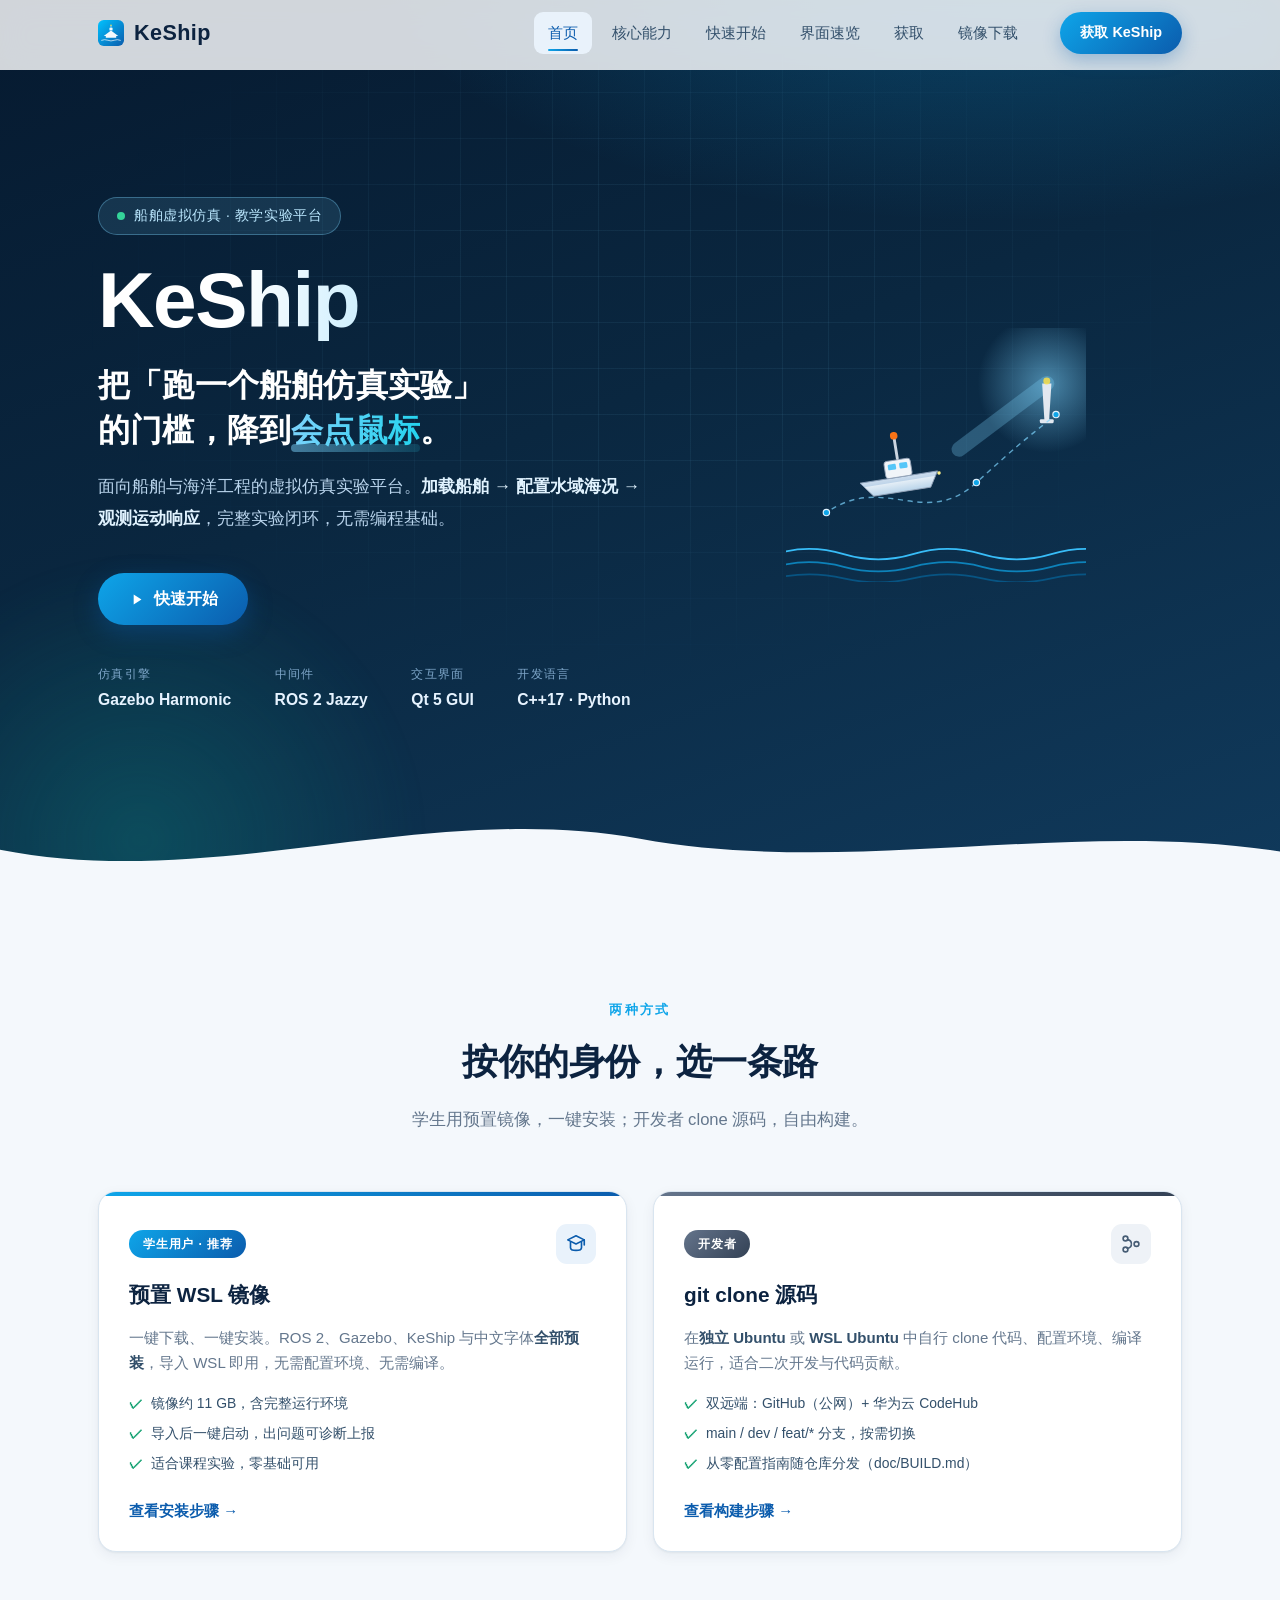
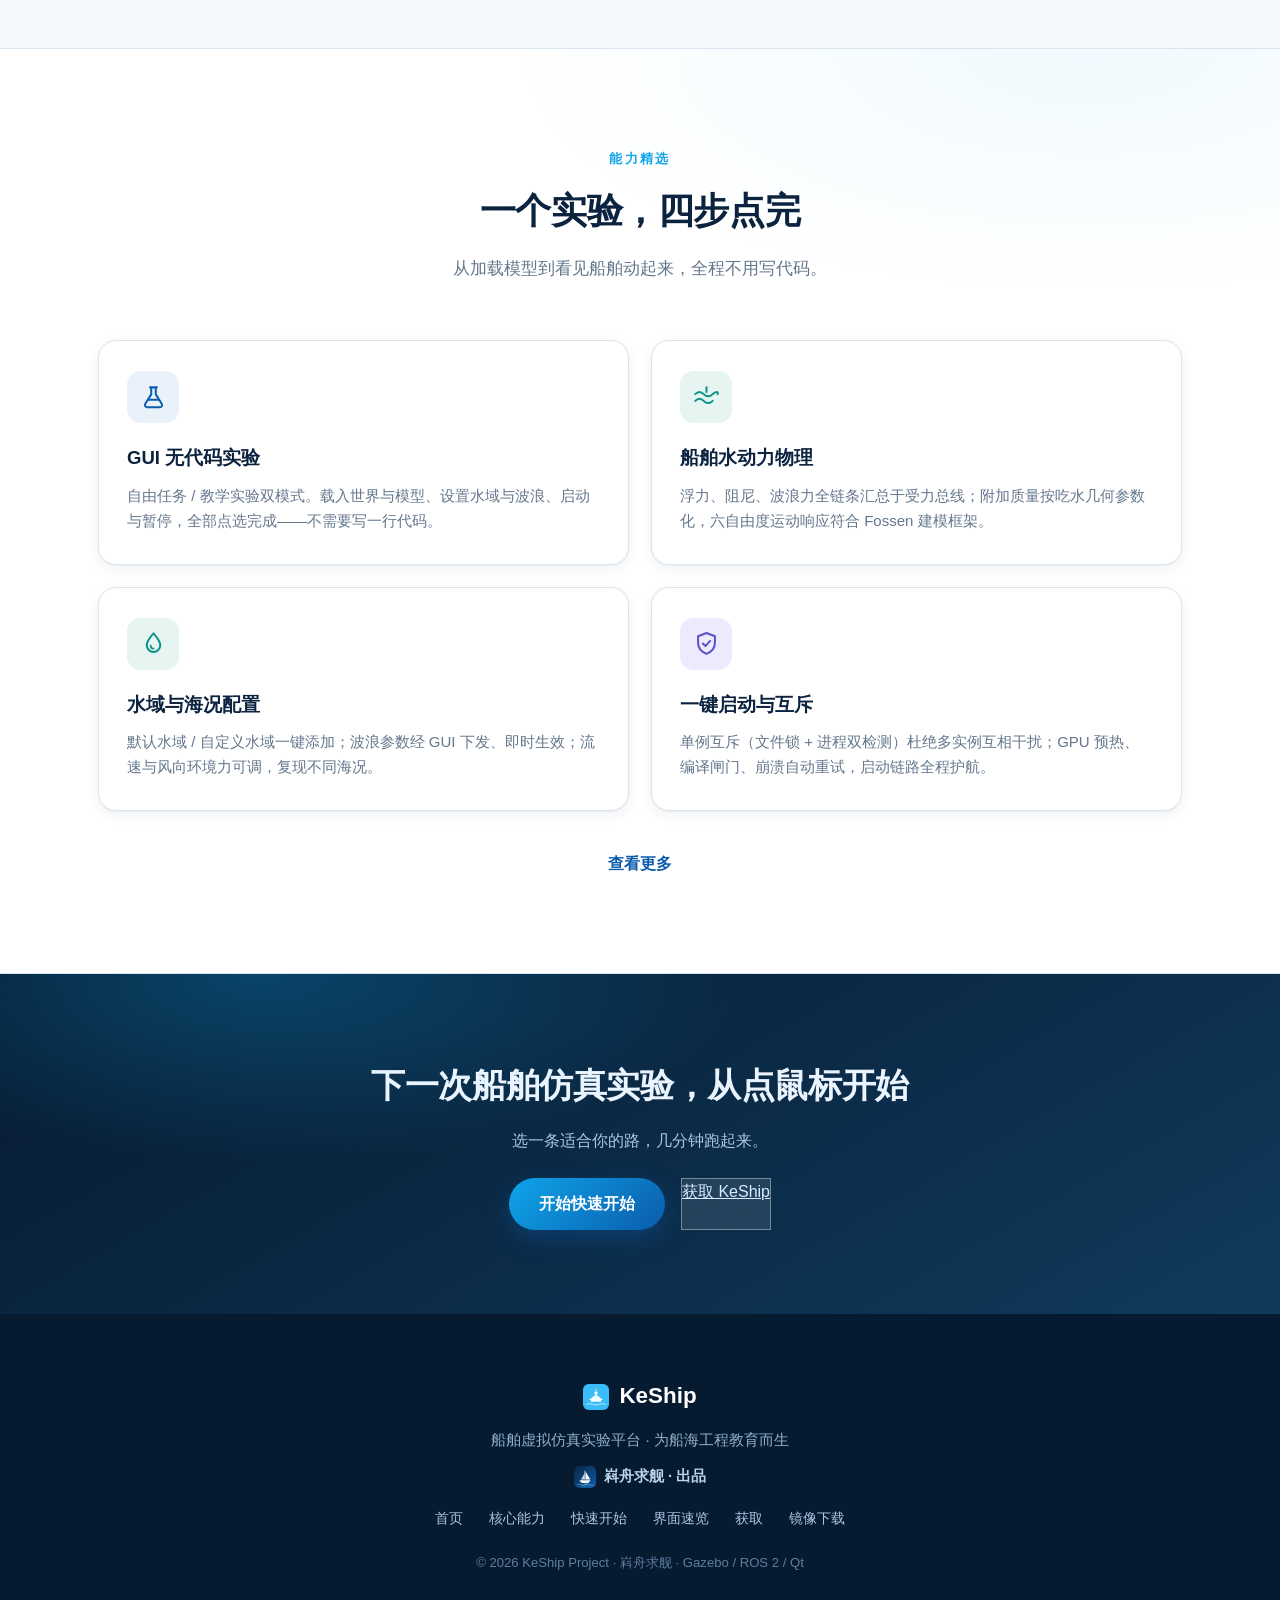
==== index.html @ 749b7cf4 "feat(web): KeShip official website initial release" ====
<!DOCTYPE html>
<html lang="zh-CN">
<head>
    <meta charset="UTF-8">
    <meta name="viewport" content="width=device-width, initial-scale=1.0">
    <title>KeShip — 船舶虚拟仿真实验平台</title>
    <meta name="description" content="KeShip 是面向船舶与海洋工程的虚拟仿真实验平台：预置 WSL 镜像一键安装，或 git clone 源码自建环境。加载船舶、配置水域海况、观测运动响应，无需编程基础。">
    <link rel="stylesheet" href="css/style.css">
    <link rel="icon" href="data:image/svg+xml,%3Csvg xmlns='http://www.w3.org/2000/svg' viewBox='0 0 100 100'%3E%3Cdefs%3E%3ClinearGradient id='g' x1='0' y1='0' x2='1' y2='1'%3E%3Cstop offset='0' stop-color='%2300c2ff'/%3E%3Cstop offset='1' stop-color='%230b5cad'/%3E%3C/linearGradient%3E%3C/defs%3E%3Crect width='100' height='100' rx='22' fill='url(%23g)'/%3E%3Cpath d='M22 60 L50 38 L78 60 L70 60 L70 66 L30 66 L30 60 Z' fill='%23fff' opacity='.95'/%3E%3Cpath d='M44 30 h12 v8 h-12 z M50 22 v8' fill='%23fff' opacity='.95'/%3E%3Cpath d='M14 76 q 12 -5 24 0 t 24 0 t 24 0' fill='none' stroke='%23fff' stroke-width='3' stroke-linecap='round' opacity='.85'/%3E%3C/svg%3E">
</head>
<body>

    <!-- ================= 导航栏 ================= -->
    <header id="navbar">
        <div class="nav-container">
            <a href="index.html" class="nav-logo" aria-label="KeShip 首页">
                <svg class="logo-mark" viewBox="0 0 100 100" aria-hidden="true">
                    <defs>
                        <linearGradient id="lg" x1="0" y1="0" x2="1" y2="1">
                            <stop offset="0" stop-color="#00c2ff"/><stop offset="1" stop-color="#0b5cad"/>
                        </linearGradient>
                    </defs>
                    <rect width="100" height="100" rx="22" fill="url(#lg)"/>
                    <!-- 船体 -->
                    <path d="M22 62 L50 40 L78 62 L70 62 L70 68 L30 68 L30 62 Z" fill="#fff" opacity=".95"/>
                    <!-- 桅杆 + 顶标 -->
                    <rect x="44" y="30" width="12" height="10" fill="#fff" opacity=".95"/>
                    <line x1="50" y1="22" x2="50" y2="30" stroke="#fff" stroke-width="2.5" stroke-linecap="round" opacity=".95"/>
                    <circle cx="50" cy="20" r="3" fill="#fde047"/>
                    <!-- 航迹波 -->
                    <path d="M14 78 q 12 -5 24 0 t 24 0 t 24 0" fill="none" stroke="#fff" stroke-width="3" stroke-linecap="round" opacity=".85"/>
                </svg>
                <span class="logo-text">KeShip</span>
            </a>
            <nav class="nav-links" id="nav-links" aria-label="主导航">
                <a href="index.html" class="nav-link active" aria-current="page">首页</a>
                <a href="features.html" class="nav-link">核心能力</a>
                <a href="start.html" class="nav-link">快速开始</a>
                <a href="showcase.html" class="nav-link">界面速览</a>
                <a href="get.html" class="nav-link">获取</a>
                <a href="download/index.html" class="nav-link">镜像下载</a>
            </nav>
            <a href="get.html" class="nav-cta">获取 KeShip</a>
            <button class="nav-toggle" aria-label="打开菜单" aria-expanded="false" aria-controls="nav-links">
                <span></span><span></span><span></span>
            </button>
        </div>
        <div class="nav-progress" id="nav-progress" aria-hidden="true"></div>
    </header>

    <main>

    <!-- ================= Hero ================= -->
    <section id="hero">
        <div class="hero-bg" aria-hidden="true">
            <div class="hero-grid"></div>
            <div class="hero-glow"></div>
        </div>
        <div class="container hero-inner">
            <div class="hero-copy reveal">
                <p class="hero-badge"><span class="badge-dot"></span>船舶虚拟仿真 · 教学实验平台</p>
                <h1 class="hero-title">KeShip</h1>
                <p class="hero-slogan">把「跑一个船舶仿真实验」的门槛，降到<em>会点鼠标</em>。</p>
                <p class="hero-subtitle">
                    面向船舶与海洋工程的虚拟仿真实验平台。<strong>加载船舶 → 配置水域海况 → 观测运动响应</strong>，完整实验闭环，无需编程基础。
                </p>
                <div class="hero-actions">
                    <a href="start.html" class="btn btn-primary">
                        <svg viewBox="0 0 24 24" class="btn-ico" aria-hidden="true"><path d="M8 5v14l11-7z" fill="currentColor"/></svg>
                        快速开始
                    </a>
                </div>
                <dl class="hero-stats">
                    <div class="stat"><dt>仿真引擎</dt><dd>Gazebo Harmonic</dd></div>
                    <div class="stat"><dt>中间件</dt><dd>ROS 2 Jazzy</dd></div>
                    <div class="stat"><dt>交互界面</dt><dd>Qt 5 GUI</dd></div>
                    <div class="stat"><dt>开发语言</dt><dd>C++17 · Python</dd></div>
                </dl>
            </div>

            <!-- 装饰性 SVG 场景：无人船 + 航迹 + 声波 -->
            <div class="hero-art reveal" aria-hidden="true">
                <svg viewBox="0 0 520 440" class="hero-svg">
                    <defs>
                        <linearGradient id="hull" x1="0" y1="0" x2="0" y2="1">
                            <stop offset="0" stop-color="#f8fafc"/><stop offset="1" stop-color="#b9d4ea"/>
                        </linearGradient>
                        <radialGradient id="lamp" cx=".5" cy=".5" r=".5">
                            <stop offset="0" stop-color="#7dd3fc" stop-opacity=".55"/>
                            <stop offset="1" stop-color="#7dd3fc" stop-opacity="0"/>
                        </radialGradient>
                    </defs>

                    <!-- 灯塔光束 -->
                    <circle cx="452" cy="96" r="120" fill="url(#lamp)"/>
                    <path d="M452 96 L300 210" stroke="#7dd3fc" stroke-opacity=".28" stroke-width="26" stroke-linecap="round"/>

                    <!-- 灯塔 -->
                    <g fill="#e2e8f0">
                        <path d="M444 96 l16 0 l-4 66 h-8 z"/>
                        <rect x="440" y="158" width="24" height="7" rx="2"/>
                    </g>
                    <circle cx="452" cy="92" r="6" fill="#fde047">
                        <animate attributeName="opacity" values="1;.35;1" dur="2.4s" repeatCount="indefinite"/>
                    </circle>

                    <!-- 计划航迹（虚线 + 途径点） -->
                    <path d="M70 320 C 170 250, 240 350, 330 268 S 420 190, 468 150"
                          fill="none" stroke="#7dd3fc" stroke-opacity=".7" stroke-width="2.5" stroke-dasharray="9 8">
                        <animate attributeName="stroke-dashoffset" from="68" to="0" dur="3.2s" repeatCount="indefinite"/>
                    </path>
                    <g fill="#0ea5e9" stroke="#e0f2fe" stroke-width="2">
                        <circle cx="70" cy="320" r="5.5"/>
                        <circle cx="330" cy="268" r="5.5"/>
                        <circle cx="468" cy="150" r="5.5"/>
                    </g>

                    <!-- 无人船（USV） -->
                    <g transform="translate(196 236) rotate(-9)">
                        <path d="M-72 22 L64 22 L48 48 L-52 48 Z" fill="url(#hull)" stroke="#94a3b8" stroke-width="1.5"/>
                        <path d="M-72 22 L64 22 L60 30 L-66 30 Z" fill="#0b5cad" opacity=".18"/>
                        <rect x="-26" y="-8" width="46" height="30" rx="5" fill="#f1f5f9" stroke="#94a3b8" stroke-width="1.5"/>
                        <rect x="-20" y="-2" width="14" height="10" rx="2" fill="#38bdf8" opacity=".85"/>
                        <rect x="0" y="-2" width="14" height="10" rx="2" fill="#38bdf8" opacity=".85"/>
                        <rect x="-4" y="-46" width="5" height="38" rx="2" fill="#cbd5e1"/>
                        <circle cx="-1.5" cy="-50" r="6" fill="#f97316">
                            <animate attributeName="r" values="6;7.6;6" dur="1.8s" repeatCount="indefinite"/>
                        </circle>
                        <circle cx="66" cy="26" r="3" fill="#fef08a"/>
                    </g>

                    <!-- 船体下方水波 -->
                    <g class="hero-waves">
                        <path class="wv wv-1" d="M-20 392 q 60 -18 120 0 t 120 0 t 120 0 t 120 0 t 120 0" fill="none" stroke="#38bdf8" stroke-width="3" stroke-linecap="round"/>
                        <path class="wv wv-2" d="M-20 414 q 60 -16 120 0 t 120 0 t 120 0 t 120 0 t 120 0" fill="none" stroke="#0ea5e9" stroke-width="3" stroke-linecap="round" opacity=".7"/>
                        <path class="wv wv-3" d="M-20 434 q 60 -14 120 0 t 120 0 t 120 0 t 120 0 t 120 0" fill="none" stroke="#0284c7" stroke-width="3" stroke-linecap="round" opacity=".45"/>
                    </g>
                </svg>
            </div>
        </div>

        <!-- 海浪过渡 -->
        <div class="hero-wave" aria-hidden="true">
            <svg viewBox="0 0 1440 120" preserveAspectRatio="none">
                <path d="M0,64 C240,110 480,10 720,52 C960,94 1200,30 1440,66 L1440,120 L0,120 Z" fill="#f4f8fc"/>
            </svg>
        </div>
    </section>

    <!-- ================= 双入口：选你的方式 ================= -->
    <section id="paths" class="section">
        <div class="container">
            <header class="section-head reveal">
                <p class="section-kicker">两种方式</p>
                <h2 class="section-title">按你的身份，选一条路</h2>
                <p class="section-desc">学生用预置镜像，一键安装；开发者 clone 源码，自由构建。</p>
            </header>
            <div class="path-cards">
                <a class="path-card path-student reveal" href="start.html#student">
                    <div class="path-top">
                        <span class="path-badge">学生用户 · 推荐</span>
                        <span class="path-emoji" aria-hidden="true">
                            <svg viewBox="0 0 24 24"><path d="M12 3 3 7.5l9 4.5 9-4.5L12 3z" fill="none" stroke="currentColor" stroke-width="1.8" stroke-linejoin="round"/><path d="M6 10.2V16c0 1.7 2.7 3 6 3s6-1.3 6-3v-5.8" fill="none" stroke="currentColor" stroke-width="1.8" stroke-linecap="round"/><path d="M21 7.5V13" fill="none" stroke="currentColor" stroke-width="1.8" stroke-linecap="round"/></svg>
                        </span>
                    </div>
                    <h3>预置 WSL 镜像</h3>
                    <p>一键下载、一键安装。ROS 2、Gazebo、KeShip 与中文字体<strong>全部预装</strong>，导入 WSL 即用，无需配置环境、无需编译。</p>
                    <ul class="path-points">
                        <li>镜像约 11 GB，含完整运行环境</li>
                        <li>导入后一键启动，出问题可诊断上报</li>
                        <li>适合课程实验，零基础可用</li>
                    </ul>
                    <span class="path-go">查看安装步骤 →</span>
                </a>

                <a class="path-card path-dev reveal" href="start.html#dev">
                    <div class="path-top">
                        <span class="path-badge alt">开发者</span>
                        <span class="path-emoji" aria-hidden="true">
                            <svg viewBox="0 0 24 24"><circle cx="6" cy="6" r="2.6" fill="none" stroke="currentColor" stroke-width="1.8"/><circle cx="6" cy="18" r="2.6" fill="none" stroke="currentColor" stroke-width="1.8"/><circle cx="18" cy="12" r="2.6" fill="none" stroke="currentColor" stroke-width="1.8"/><path d="M8 7.2c3.6.6 4.4 2.4 4.4 4.2M8 16.8c3.6-.6 4.4-2.4 4.4-4.2" fill="none" stroke="currentColor" stroke-width="1.8" stroke-linecap="round"/></svg>
                        </span>
                    </div>
                    <h3>git clone 源码</h3>
                    <p>在<strong>独立 Ubuntu</strong> 或 <strong>WSL Ubuntu</strong> 中自行 clone 代码、配置环境、编译运行，适合二次开发与代码贡献。</p>
                    <ul class="path-points">
                        <li>双远端：GitHub（公网）+ 华为云 CodeHub</li>
                        <li>main / dev / feat/* 分支，按需切换</li>
                        <li>从零配置指南随仓库分发（doc/BUILD.md）</li>
                    </ul>
                    <span class="path-go">查看构建步骤 →</span>
                </a>
            </div>
        </div>
    </section>

    <!-- ================= 能力精选 ================= -->
    <section id="features" class="section section-alt">
        <div class="container">
            <header class="section-head reveal">
                <p class="section-kicker">能力精选</p>
                <h2 class="section-title">一个实验，四步点完</h2>
                <p class="section-desc">从加载模型到看见船舶动起来，全程不用写代码。</p>
            </header>
            <div class="features-grid cols-2">
                <article class="feature-card reveal">
                    <div class="f-icon i-blue">
                        <svg viewBox="0 0 24 24" aria-hidden="true"><path d="M9 3h6M10 3v6.2L4.7 17.6A2 2 0 0 0 6.4 20.7h11.2a2 2 0 0 0 1.7-3.1L14 9.2V3" fill="none" stroke="currentColor" stroke-width="1.8" stroke-linecap="round" stroke-linejoin="round"/><path d="M7.5 14h9" stroke="currentColor" stroke-width="1.8" stroke-linecap="round"/></svg>
                    </div>
                    <h3>GUI 无代码实验</h3>
                    <p>自由任务 / 教学实验双模式。载入世界与模型、设置水域与波浪、启动与暂停，全部点选完成——不需要写一行代码。</p>
                </article>
                <article class="feature-card reveal">
                    <div class="f-icon i-deep">
                        <svg viewBox="0 0 24 24" aria-hidden="true"><path d="M2 9c2.5-2.6 5-2.6 7.5 0S15 11.6 17.5 9 22.5 6.4 22 9M2 15c2.5-2.6 5-2.6 7.5 0s5.5 2.6 8-0" fill="none" stroke="currentColor" stroke-width="1.8" stroke-linecap="round"/><path d="M12 3v4" stroke="currentColor" stroke-width="1.8" stroke-linecap="round"/></svg>
                    </div>
                    <h3>船舶水动力物理</h3>
                    <p>浮力、阻尼、波浪力全链条汇总于受力总线；附加质量按吃水几何参数化，六自由度运动响应符合 Fossen 建模框架。</p>
                </article>
                <article class="feature-card reveal">
                    <div class="f-icon i-teal">
                        <svg viewBox="0 0 24 24" aria-hidden="true"><path d="M12 3s6 6.6 6 10.6A6 6 0 0 1 6 13.6C6 9.6 12 3 12 3z" fill="none" stroke="currentColor" stroke-width="1.8" stroke-linejoin="round"/><path d="M9.5 14a2.5 2.5 0 0 0 2.5 2.5" fill="none" stroke="currentColor" stroke-width="1.6" stroke-linecap="round"/></svg>
                    </div>
                    <h3>水域与海况配置</h3>
                    <p>默认水域 / 自定义水域一键添加；波浪参数经 GUI 下发、即时生效；流速与风向环境力可调，复现不同海况。</p>
                </article>
                <article class="feature-card reveal">
                    <div class="f-icon i-indigo">
                        <svg viewBox="0 0 24 24" aria-hidden="true"><path d="M12 2.7 4.5 5.6v5.6c0 4.6 3.2 8.4 7.5 10 4.3-1.6 7.5-5.4 7.5-10V5.6z" fill="none" stroke="currentColor" stroke-width="1.8" stroke-linejoin="round"/><path d="m8.8 12 2.3 2.3 4.1-4.6" fill="none" stroke="currentColor" stroke-width="1.8" stroke-linecap="round" stroke-linejoin="round"/></svg>
                    </div>
                    <h3>一键启动与互斥</h3>
                    <p>单例互斥（文件锁 + 进程双检测）杜绝多实例互相干扰；GPU 预热、编译闸门、崩溃自动重试，启动链路全程护航。</p>
                </article>
            </div>
            <p class="more-link reveal"><a href="features.html">查看更多</a></p>
        </div>
    </section>

    <!-- ================= CTA ================= -->
    <section class="cta-band">
        <div class="container cta-inner reveal">
            <h2>下一次船舶仿真实验，从点鼠标开始</h2>
            <p>选一条适合你的路，几分钟跑起来。</p>
            <div class="cta-actions">
                <a href="start.html" class="btn btn-primary">开始快速开始</a>
                <a href="get.html" class="btn-ghost">获取 KeShip</a>
            </div>
        </div>
    </section>

    </main>

    <!-- ================= 页脚 ================= -->
    <footer>
        <div class="container footer-inner">
            <div class="footer-brand">
                <svg class="logo-mark" viewBox="0 0 100 100" aria-hidden="true">
                    <rect width="100" height="100" rx="22" fill="#38bdf8"/>
                    <path d="M22 62 L50 40 L78 62 L70 62 L70 68 L30 68 L30 62 Z" fill="#fff" opacity=".95"/>
                    <rect x="44" y="30" width="12" height="10" fill="#fff" opacity=".95"/>
                    <line x1="50" y1="22" x2="50" y2="30" stroke="#fff" stroke-width="2.5" stroke-linecap="round" opacity=".95"/>
                    <circle cx="50" cy="20" r="3" fill="#fde047"/>
                    <path d="M14 78 q 12 -5 24 0 t 24 0 t 24 0" fill="none" stroke="#fff" stroke-width="3" stroke-linecap="round" opacity=".85"/>
                </svg>
                <span>KeShip</span>
            </div>
            <p class="footer-desc">船舶虚拟仿真实验平台 · 为船海工程教育而生</p>
            <p class="footer-kz">
                <img class="kz-mark-sm" src="assets/kzqj-logo.svg" alt="嵙舟求舰" width="20" height="20">
                <span>嵙舟求舰 · 出品</span>
            </p>

            <nav class="footer-links" aria-label="页脚导航">
                <a href="index.html">首页</a>
                <a href="features.html">核心能力</a>
                <a href="start.html">快速开始</a>
                <a href="showcase.html">界面速览</a>
                <a href="get.html">获取</a>
                <a href="download/index.html">镜像下载</a>
            </nav>
            <p class="footer-copy">© <span id="year">2026</span> KeShip Project · 嵙舟求舰 · Gazebo / ROS 2 / Qt</p>
        </div>
    </footer>

    <button id="back-top" class="back-top" type="button" aria-label="回到顶部">
        <svg viewBox="0 0 24 24" aria-hidden="true"><path d="m5 15 7-7 7 7" fill="none" stroke="currentColor" stroke-width="2" stroke-linecap="round" stroke-linejoin="round"/></svg>
    </button>

    <script src="js/main.js"></script>
</body>
</html>
---- css/style.css ----
/* =========================================================
   KeShip 官网样式 · 海洋科技风设计系统
   纯静态、零外部依赖；浅色主题
   ========================================================= */

/* ---------- 设计令牌 ---------- */
:root {
    --bg: #f4f8fc;
    --surface: #ffffff;
    --ink: #0c2340;
    --ink-2: #33506b;
    --muted: #64778d;
    --line: #d9e5f0;

    --primary: #0b5cad;
    --primary-600: #094a8c;
    --primary-050: #e9f2fb;
    --accent: #0ea5e9;
    --accent-050: #e2f5fd;
    --teal: #0d9488;

    --navy-900: #061a30;
    --navy-800: #0a2740;
    --navy-700: #103a5c;
    --code-bg: #0a1f36;

    --ok: #0e9f6e;
    --warn-bg: #fdf3e3;
    --warn-line: #f0d9a8;
    --warn-ink: #92580a;

    --r-lg: 18px;
    --r-md: 14px;
    --r-sm: 9px;

    --sh-sm: 0 1px 2px rgba(12, 35, 64, .05), 0 4px 14px rgba(12, 35, 64, .06);
    --sh-md: 0 10px 32px rgba(12, 35, 64, .10);
    --sh-lg: 0 24px 60px rgba(6, 26, 48, .18);

    --ease: cubic-bezier(.22, .68, .36, 1);
    --t-fast: .18s;
    --t-mid: .32s;

    --font: -apple-system, BlinkMacSystemFont, "Segoe UI", "PingFang SC",
            "Hiragino Sans GB", "Microsoft YaHei", "Noto Sans SC", sans-serif;
    --mono: "Cascadia Code", "JetBrains Mono", "Fira Code", Consolas,
            "Courier New", monospace;

    --nav-h: 66px;
}

/* ---------- 基础 ---------- */
*, *::before, *::after { margin: 0; padding: 0; box-sizing: border-box; }

html { scroll-behavior: smooth; scroll-padding-top: calc(var(--nav-h) + 12px); }

body {
    font-family: var(--font);
    line-height: 1.65;
    color: var(--ink);
    background: var(--bg);
    -webkit-font-smoothing: antialiased;
    overflow-x: hidden;
}

img, svg { display: block; max-width: 100%; }
a { color: inherit; }
code, pre { font-family: var(--mono); }

.container {
    max-width: 1140px;
    margin: 0 auto;
    padding: 0 28px;
}

::selection { background: rgba(14, 165, 233, .22); }

/* ---------- 按钮 ---------- */
.btn {
    display: inline-flex;
    align-items: center;
    gap: 9px;
    padding: 13px 30px;
    border-radius: 999px;
    font-size: 1rem;
    font-weight: 600;
    text-decoration: none;
    cursor: pointer;
    border: none;
    transition: transform var(--t-fast) var(--ease),
                box-shadow var(--t-fast) var(--ease),
                background var(--t-fast) var(--ease);
}
.btn-large {
    padding: 16px 44px;
    font-size: 1.08rem;
}
.btn-ico { width: 17px; height: 17px; flex: none; }
.btn-primary {
    background: linear-gradient(135deg, #0ea5e9, var(--primary));
    color: #fff;
    box-shadow: 0 8px 24px rgba(11, 92, 173, .38);
}
.btn-primary:hover { transform: translateY(-2px); box-shadow: 0 12px 30px rgba(11, 92, 173, .46); }
.btn-ghost {
    background: rgba(255, 255, 255, .10);
    color: #e6f3ff;
    border: 1.5px solid rgba(255, 255, 255, .38);
    backdrop-filter: blur(6px);
}
.btn-ghost:hover { background: rgba(255, 255, 255, .2); transform: translateY(-2px); }

/* ---------- 导航栏 ---------- */
#navbar {
    position: fixed;
    inset: 0 0 auto 0;
    z-index: 100;
    background: rgba(255, 255, 255, .82);
    backdrop-filter: blur(14px) saturate(1.4);
    border-bottom: 1px solid transparent;
    transition: border-color var(--t-mid), box-shadow var(--t-mid), background var(--t-mid);
}
#navbar.scrolled {
    border-bottom-color: var(--line);
    box-shadow: 0 6px 24px rgba(12, 35, 64, .07);
}
.nav-container {
    max-width: 1140px;
    margin: 0 auto;
    padding: 0 28px;
    height: var(--nav-h);
    display: flex;
    align-items: center;
    gap: 28px;
}
.nav-logo {
    display: inline-flex;
    align-items: center;
    gap: 10px;
    text-decoration: none;
    font-size: 1.35rem;
    font-weight: 800;
    letter-spacing: .4px;
    color: var(--ink);
}
.logo-mark { width: 26px; height: 26px; flex: none; }
.nav-links {
    display: flex;
    gap: 6px;
    margin-left: auto;
    list-style: none;
}
.nav-link {
    position: relative;
    display: block;
    padding: 8px 14px;
    border-radius: 9px;
    text-decoration: none;
    font-size: .95rem;
    font-weight: 500;
    color: var(--ink-2);
    transition: color var(--t-fast), background var(--t-fast);
}
.nav-link:hover { color: var(--primary); background: var(--primary-050); }
.nav-link.active { color: var(--primary); background: var(--primary-050); }
.nav-link.active::after {
    content: "";
    position: absolute;
    left: 14px; right: 14px; bottom: 3px;
    height: 2px;
    border-radius: 2px;
    background: linear-gradient(90deg, var(--accent), var(--primary));
}
.nav-cta {
    padding: 9px 20px;
    border-radius: 999px;
    background: linear-gradient(135deg, #0ea5e9, var(--primary));
    color: #fff;
    font-size: .9rem;
    font-weight: 600;
    text-decoration: none;
    box-shadow: 0 6px 18px rgba(11, 92, 173, .30);
    transition: transform var(--t-fast), box-shadow var(--t-fast);
    white-space: nowrap;
}
.nav-cta:hover { transform: translateY(-2px); box-shadow: 0 10px 24px rgba(11, 92, 173, .4); }

.nav-toggle {
    display: none;
    flex-direction: column;
    justify-content: center;
    gap: 5.5px;
    width: 42px; height: 42px;
    padding: 9px;
    background: var(--surface);
    border: 1px solid var(--line);
    border-radius: 10px;
    cursor: pointer;
}
.nav-toggle span {
    display: block; height: 2px;
    background: var(--ink);
    border-radius: 2px;
    transition: transform var(--t-mid) var(--ease), opacity var(--t-fast);
}
.nav-toggle[aria-expanded="true"] span:nth-child(1) { transform: translateY(7.5px) rotate(45deg); }
.nav-toggle[aria-expanded="true"] span:nth-child(2) { opacity: 0; }
.nav-toggle[aria-expanded="true"] span:nth-child(3) { transform: translateY(-7.5px) rotate(-45deg); }

/* 阅读进度条 */
.nav-progress {
    height: 2.5px;
    width: 0;
    background: linear-gradient(90deg, var(--accent), var(--primary));
    transition: width .1s linear;
}

/* ---------- Hero ---------- */
#hero {
    position: relative;
    min-height: 100svh;
    display: flex;
    align-items: center;
    padding: calc(var(--nav-h) + 40px) 0 96px;
    background:
        radial-gradient(1100px 520px at 78% -10%, rgba(14, 165, 233, .34), transparent 60%),
        linear-gradient(160deg, var(--navy-900) 0%, var(--navy-800) 46%, var(--navy-700) 100%);
    color: #eaf4ff;
    overflow: hidden;
    isolation: isolate;
}
.hero-bg { position: absolute; inset: 0; z-index: -1; }
.hero-grid {
    position: absolute; inset: 0;
    background-image:
        linear-gradient(rgba(125, 211, 252, .07) 1px, transparent 1px),
        linear-gradient(90deg, rgba(125, 211, 252, .07) 1px, transparent 1px);
    background-size: 46px 46px;
    mask-image: radial-gradient(720px 480px at 50% 34%, #000 30%, transparent 78%);
}
.hero-glow {
    position: absolute;
    left: -180px; bottom: -260px;
    width: 640px; height: 640px;
    border-radius: 50%;
    background: radial-gradient(circle, rgba(13, 148, 136, .30), transparent 62%);
    filter: blur(10px);
}
.hero-inner {
    display: grid;
    grid-template-columns: 1.05fr .95fr;
    align-items: center;
    gap: 48px;
}
.hero-badge {
    display: inline-flex;
    align-items: center;
    gap: 9px;
    padding: 7px 18px;
    border-radius: 999px;
    background: rgba(125, 211, 252, .12);
    border: 1px solid rgba(125, 211, 252, .35);
    color: #bae6fd;
    font-size: .86rem;
    letter-spacing: .6px;
    margin-bottom: 26px;
}
.badge-dot {
    width: 8px; height: 8px;
    border-radius: 50%;
    background: #34d399;
    box-shadow: 0 0 0 0 rgba(52, 211, 153, .6);
    animation: pulse 2.2s infinite;
}
@keyframes pulse {
    70% { box-shadow: 0 0 0 9px rgba(52, 211, 153, 0); }
    100% { box-shadow: 0 0 0 0 rgba(52, 211, 153, 0); }
}
.hero-title {
    font-size: clamp(3.2rem, 7vw, 4.9rem);
    font-weight: 800;
    line-height: 1.02;
    letter-spacing: -1.5px;
    background: linear-gradient(100deg, #ffffff 25%, #7dd3fc 90%);
    -webkit-background-clip: text;
    background-clip: text;
    -webkit-text-fill-color: transparent;
    margin-bottom: 22px;
}
.hero-subtitle {
    font-size: 1.13rem;
    line-height: 1.85;
    color: #b9d4ec;
    max-width: 34em;
    margin-bottom: 38px;
}
.hero-subtitle strong { color: #e0f2fe; font-weight: 600; }
.hero-subtitle em {
    font-style: normal;
    color: #7dd3fc;
    border-bottom: 1.5px dashed rgba(125, 211, 252, .55);
    padding-bottom: 1px;
}
.hero-actions {
    display: flex;
    flex-wrap: wrap;
    gap: 16px;
    margin-bottom: 40px;
}
.hero-stats {
    display: grid;
    grid-template-columns: repeat(4, auto);
    gap: 12px 32px;
}
.stat dt {
    font-size: .72rem;
    letter-spacing: 1.4px;
    text-transform: uppercase;
    color: #7ea6c9;
    margin-bottom: 3px;
}
.stat dd {
    font-size: .98rem;
    font-weight: 700;
    color: #e6f3ff;
    white-space: nowrap;
}

.hero-art { justify-self: center; }
.hero-svg { width: min(100%, 520px); height: auto; }
.wv-1 { animation: drift 5.5s ease-in-out infinite; }
.wv-2 { animation: drift 7s ease-in-out infinite reverse; }
.wv-3 { animation: drift 8.5s ease-in-out infinite; }
@keyframes drift {
    0%, 100% { transform: translateX(0); }
    50% { transform: translateX(-26px); }
}

/* 海浪过渡 */
.hero-wave {
    position: absolute;
    left: 0; right: 0; bottom: -1px;
    line-height: 0;
}
.hero-wave svg { width: 100%; height: 110px; }

/* ---------- 通用 Section ---------- */
.section { padding: 96px 0; }
/* 子页 section：紧跟 page-hero（不重设大留白） */
.page-hero + .section { padding: 64px 0 96px; }
.section-alt {
    background:
        radial-gradient(900px 380px at 85% 0%, rgba(14, 165, 233, .06), transparent 65%),
        var(--surface);
    border-block: 1px solid var(--line);
}
.section-head {
    text-align: center;
    max-width: 660px;
    margin: 0 auto 58px;
}
/* 路径块（start.html 两条路径）：左对齐 + 字号放大 */
.section-head.lefty {
    text-align: left;
    max-width: 860px;
    margin: 0 0 50px;
}
.section-head.lefty .section-kicker {
    font-size: 1.05rem;
    letter-spacing: 2px;
    margin-bottom: 14px;
}
.section-head.lefty .section-title {
    font-size: clamp(1.85rem, 3.6vw, 2.5rem);
}
.section-head.lefty .section-desc {
    font-size: 1.12rem;
    max-width: 60em;
}
.section-kicker {
    display: inline-block;
    font-size: .8rem;
    font-weight: 700;
    letter-spacing: 2.4px;
    text-transform: uppercase;
    color: var(--accent);
    margin-bottom: 12px;
}
.section-title {
    font-size: clamp(1.7rem, 3.4vw, 2.25rem);
    font-weight: 800;
    letter-spacing: -.4px;
    color: var(--ink);
    margin-bottom: 14px;
}
.section-desc { color: var(--muted); font-size: 1.04rem; }

/* 代码块：start.html 步骤 2 的环境配置较宽——用 .code-narrow 收紧 */
.code-block.code-narrow {
    max-width: 720px;
}

/* ---------- 核心能力卡片 ---------- */
.features-grid {
    display: grid;
    grid-template-columns: repeat(3, 1fr);
    gap: 24px;
}
.features-grid.cols-2 {
    grid-template-columns: repeat(2, 1fr);
    gap: 22px;
}
.feature-card {
    background: var(--surface);
    border: 1px solid var(--line);
    border-radius: var(--r-lg);
    padding: 30px 28px;
    box-shadow: var(--sh-sm);
    transition: transform var(--t-mid) var(--ease), box-shadow var(--t-mid), border-color var(--t-mid);
}
.feature-card:hover {
    transform: translateY(-6px);
    box-shadow: var(--sh-md);
    border-color: #bcd8ef;
}
.f-icon {
    width: 52px; height: 52px;
    display: grid;
    place-items: center;
    border-radius: var(--r-md);
    margin-bottom: 20px;
}
.f-icon svg { width: 27px; height: 27px; }
.i-blue  { background: var(--primary-050); color: var(--primary); }
.i-cyan  { background: var(--accent-050); color: var(--accent); }
.i-deep  { background: #e6f4f2; color: var(--teal); }
.i-teal  { background: #e6f4f2; color: var(--teal); }
.i-slate { background: #eef2f7; color: #475d75; }
.i-indigo{ background: #eceafc; color: #5b54c9; }
.feature-card h3 {
    font-size: 1.16rem;
    font-weight: 700;
    margin-bottom: 10px;
    color: var(--ink);
}
.feature-card p { color: var(--muted); font-size: .94rem; }

/* ---------- 技术栈 ---------- */
.stack-grid {
    display: grid;
    grid-template-columns: repeat(3, 1fr);
    gap: 22px;
}
.stack-card {
    position: relative;
    background: var(--surface);
    border: 1px solid var(--line);
    border-radius: var(--r-md);
    padding: 26px 26px 22px;
    overflow: hidden;
    transition: transform var(--t-mid) var(--ease), box-shadow var(--t-mid);
}
.stack-card::before {
    content: "";
    position: absolute;
    inset: 0 0 auto 0;
    height: 3px;
    background: linear-gradient(90deg, var(--accent), var(--primary));
    opacity: 0;
    transition: opacity var(--t-mid);
}
.stack-card:hover { transform: translateY(-4px); box-shadow: var(--sh-md); }
.stack-card:hover::before { opacity: 1; }
.stack-tag {
    font-size: .74rem;
    font-weight: 700;
    letter-spacing: 1.6px;
    color: var(--muted);
    margin-bottom: 8px;
}
.stack-card h3 {
    font-size: 1.22rem;
    font-weight: 800;
    color: var(--ink);
    margin-bottom: 6px;
}
.stack-note { font-size: .88rem; color: var(--muted); }

/* ---------- 快速开始：步骤 ---------- */
.step {
    display: grid;
    grid-template-columns: 56px minmax(0, 1fr);   /* minmax(0,..) 防长命令代码块撑破列宽 */
    gap: 22px;
    margin-bottom: 40px;
}
.step-body { min-width: 0; }
.step-num {
    width: 48px; height: 48px;
    display: grid;
    place-items: center;
    border-radius: 14px;
    background: linear-gradient(135deg, #0ea5e9, var(--primary));
    color: #fff;
    font-size: 1.25rem;
    font-weight: 800;
    box-shadow: 0 8px 20px rgba(11, 92, 173, .28);
}
.step-title {
    font-size: 1.24rem;
    font-weight: 700;
    color: var(--ink);
    margin-bottom: 14px;
    padding-top: 6px;
}
.step-text { color: var(--ink-2); margin-bottom: 16px; max-width: 60em; }
.step-text strong { color: var(--primary-600); }
.step-note {
    margin-top: 14px;
    font-size: .88rem;
    color: var(--ink-2);
    background: var(--primary-050);
    border-left: 3px solid var(--accent);
    border-radius: 0 var(--r-sm) var(--r-sm) 0;
    padding: 10px 16px;
}
.step-note strong { color: var(--primary-600); }

/* ---------- 代码块 ---------- */
.code-block {
    background: var(--code-bg);
    border-radius: var(--r-md);
    overflow: hidden;
    box-shadow: var(--sh-sm);
    border: 1px solid rgba(125, 211, 252, .14);
}
.code-head {
    display: flex;
    align-items: center;
    gap: 14px;
    padding: 10px 16px;
    background: rgba(255, 255, 255, .04);
    border-bottom: 1px solid rgba(125, 211, 252, .12);
}
.code-dots { display: inline-flex; gap: 6px; }
.code-dots i {
    width: 11px; height: 11px;
    border-radius: 50%;
    background: rgba(148, 163, 184, .4);
}
.code-dots i:nth-child(1) { background: #f87171; }
.code-dots i:nth-child(2) { background: #fbbf24; }
.code-dots i:nth-child(3) { background: #34d399; }
.code-lang {
    font-size: .76rem;
    letter-spacing: 1.2px;
    text-transform: uppercase;
    color: #7ea6c9;
    margin-right: auto;
}
.copy-btn {
    padding: 5px 15px;
    border: none;
    border-radius: 7px;
    background: rgba(125, 211, 252, .14);
    color: #bae6fd;
    font-size: .78rem;
    font-weight: 600;
    cursor: pointer;
    transition: background var(--t-fast), color var(--t-fast);
}
.copy-btn:hover { background: rgba(125, 211, 252, .28); color: #fff; }
.copy-btn.copied { background: var(--ok); color: #fff; }
.code-block pre {
    padding: 18px 20px;
    overflow-x: auto;
    font-size: .88rem;
    line-height: 1.75;
}
.code-block code { color: #d7e7f5; }
.code-block .c { color: #6f93b5; font-style: italic; }
.step-body .code-block code .c { display: inline-block; }

/* ---------- 表格 ---------- */
.table-wrap {
    overflow-x: auto;
    border-radius: var(--r-md);
    box-shadow: var(--sh-sm);
    border: 1px solid var(--line);
    margin-bottom: 36px;
}
.data-table {
    width: 100%;
    border-collapse: collapse;
    background: var(--surface);
    min-width: 620px;
}
.data-table caption {
    padding: 14px 20px;
    text-align: left;
    font-weight: 700;
    font-size: .95rem;
    color: var(--ink);
    background: var(--primary-050);
    border-bottom: 1px solid var(--line);
}
.data-table th {
    background: #f0f5fa;
    color: var(--ink-2);
    text-align: left;
    font-size: .84rem;
    letter-spacing: .6px;
    text-transform: uppercase;
    padding: 12px 20px;
    border-bottom: 1px solid var(--line);
}
.data-table td {
    padding: 14px 20px;
    font-size: .92rem;
    color: var(--ink-2);
    border-bottom: 1px solid #edf3f9;
    vertical-align: top;
}
.data-table tr:last-child td { border-bottom: none; }
.data-table tbody tr:hover td { background: #f7fbfe; }
.data-table code {
    background: var(--primary-050);
    color: var(--primary-600);
    padding: 2px 8px;
    border-radius: 6px;
    font-size: .84rem;
    white-space: nowrap;
}

/* ---------- 注意事项 ---------- */
.notes {
    display: grid;
    grid-template-columns: repeat(3, 1fr);
    gap: 20px;
    align-items: stretch;
}
.notes > .note { height: 100%; }
.note {
    background: var(--surface);
    border: 1px solid var(--line);
    border-radius: var(--r-md);
    padding: 22px;
}
.note-title {
    display: flex;
    align-items: center;
    gap: 10px;
    font-weight: 700;
    font-size: .98rem;
    color: var(--ink);
    margin-bottom: 10px;
}
.note p:last-child { font-size: .88rem; color: var(--muted); }
.note code {
    background: #eef2f7;
    color: var(--primary-600);
    padding: 1px 7px;
    border-radius: 5px;
    font-size: .84rem;
}
.note-ico {
    width: 22px; height: 22px;
    display: inline-grid;
    place-items: center;
    border-radius: 50%;
    font-size: .78rem;
    font-weight: 800;
    font-style: normal;
    flex: none;
}
.n-warn { background: var(--warn-bg); color: var(--warn-ink); border: 1px solid var(--warn-line); }
.n-info { background: var(--accent-050); color: var(--primary); }

/* ---------- 界面速览 ---------- */
.ui-grid {
    display: grid;
    grid-template-columns: 420px 1fr;
    gap: 48px;
    align-items: center;
}
.ui-frame {
    background: var(--code-bg);
    border-radius: var(--r-lg);
    padding: 10px 10px 0;
    box-shadow: var(--sh-lg);
    overflow: hidden;
    transform: rotate(1.2deg);
    transition: transform var(--t-mid) var(--ease);
}
.ui-frame:hover { transform: rotate(0); }
.ui-frame-bar {
    display: flex;
    gap: 6px;
    padding: 0 6px 10px;
}
.ui-frame-bar i {
    width: 10px; height: 10px;
    border-radius: 50%;
}
.ui-frame-bar i:nth-child(1) { background: #f87171; }
.ui-frame-bar i:nth-child(2) { background: #fbbf24; }
.ui-frame-bar i:nth-child(3) { background: #34d399; }
.ui-frame img {
    width: 100%;
    height: 420px;
    object-fit: cover;
    object-position: left top;
    border-radius: 10px 10px 0 0;
    background: #fff;
}
.ui-shot figcaption {
    margin-top: 18px;
    text-align: center;
    font-size: .86rem;
    color: var(--muted);
}
.ui-list {
    list-style: none;
    display: grid;
    gap: 14px;
}
.ui-list li {
    position: relative;
    padding: 14px 18px 14px 46px;
    background: var(--surface);
    border: 1px solid var(--line);
    border-radius: var(--r-md);
    font-size: .93rem;
    color: var(--ink-2);
    transition: border-color var(--t-fast), transform var(--t-fast) var(--ease);
}
.ui-list li:hover { border-color: #bcd8ef; transform: translateX(4px); }
.ui-list li::before {
    content: "";
    position: absolute;
    left: 18px; top: 22px;
    width: 9px; height: 9px;
    border-radius: 50%;
    background: linear-gradient(135deg, var(--accent), var(--primary));
    box-shadow: 0 0 0 4px rgba(14, 165, 233, .14);
}
.ui-list strong { display: block; color: var(--ink); font-size: .96rem; margin-bottom: 2px; }
.ui-list code {
    background: var(--primary-050);
    color: var(--primary-600);
    padding: 1px 7px;
    border-radius: 5px;
    font-size: .84rem;
    word-break: break-all;
}

/* ---------- 获取 ---------- */
.get-grid {
    display: grid;
    grid-template-columns: minmax(0, 1fr) minmax(0, 1.25fr);
    gap: 26px;
    align-items: start;
}
.get-grid > .version-card { min-width: 0; }
.version-card {
    background:
        radial-gradient(600px 260px at 100% 0%, rgba(14, 165, 233, .16), transparent 60%),
        var(--surface);
    border: 1px solid var(--line);
    border-radius: var(--r-lg);
    padding: 32px;
    box-shadow: var(--sh-sm);
    display: flex;
    flex-direction: column;
}
.version-top {
    display: flex;
    align-items: baseline;
    flex-wrap: wrap;
    gap: 6px 14px;
    margin-bottom: 18px;
    padding-bottom: 16px;
    border-bottom: 1px solid var(--line);
}
.version-badge {
    font-size: .82rem;
    font-weight: 700;
    letter-spacing: 1.6px;
    text-transform: uppercase;
    color: var(--muted);
}
.version-tag {
    font-family: var(--mono);
    font-size: 1.7rem;
    font-weight: 800;
    background: linear-gradient(135deg, var(--accent), var(--primary));
    -webkit-background-clip: text;
    background-clip: text;
    -webkit-text-fill-color: transparent;
}
.version-date { font-size: .88rem; color: var(--muted); margin-bottom: 22px; }
.version-date code {
    background: var(--primary-050);
    color: var(--primary-600);
    padding: 1px 7px;
    border-radius: 5px;
    font-size: .82rem;
}
.version-list {
    list-style: none;
    display: grid;
    gap: 10px;
    margin-bottom: 20px;
}
.version-list li {
    position: relative;
    padding-left: 26px;
    font-size: .92rem;
    color: var(--ink-2);
}
.version-list li::before {
    content: "✓";
    position: absolute;
    left: 0; top: 0;
    color: var(--ok);
    font-weight: 800;
}
.version-hint { margin-top: 18px; font-size: .84rem; color: var(--muted); }
.version-hint code {
    background: #eef2f7;
    color: var(--primary-600);
    padding: 1px 7px;
    border-radius: 5px;
    font-size: .82rem;
}
.get-panels {
    display: grid;
    grid-template-columns: minmax(0, 1fr);   /* 允许列收缩，防长命令撑破布局 */
    gap: 22px;
    align-content: start;
    min-width: 0;
}
.get-panel { min-width: 0; }
.get-panel .code-block { min-width: 0; }
.get-panel {
    background: var(--surface);
    border: 1px solid var(--line);
    border-radius: var(--r-lg);
    padding: 26px 30px;
    box-shadow: var(--sh-sm);
}
.get-panel h3 {
    font-size: 1.05rem;
    font-weight: 700;
    color: var(--ink);
    margin-bottom: 16px;
    display: flex;
    align-items: center;
    gap: 10px;
}
.get-panel h3::before {
    content: "";
    width: 4px; height: 18px;
    border-radius: 2px;
    background: linear-gradient(180deg, var(--accent), var(--primary));
}
.req-list { list-style: none; display: grid; gap: 9px; }
.req-list li {
    position: relative;
    padding-left: 24px;
    font-size: .92rem;
    color: var(--ink-2);
}
.req-list li::before {
    content: "";
    position: absolute;
    left: 2px; top: 9px;
    width: 8px; height: 8px;
    border-radius: 50%;
    border: 2px solid var(--accent);
}
.repo-row {
    display: flex;
    align-items: center;
    justify-content: space-between;
    gap: 14px;
    flex-wrap: wrap;
    padding: 12px 0;
    border-bottom: 1px dashed var(--line);
}
.repo-row:last-of-type { border-bottom: none; }
.repo-name { font-size: .9rem; font-weight: 600; color: var(--ink); }
.repo-row code {
    background: var(--code-bg);
    color: #bae6fd;
    padding: 5px 13px;
    border-radius: 7px;
    font-size: .82rem;
}
.repo-note { margin-top: 14px; font-size: .85rem; color: var(--muted); }
.repo-note code {
    background: var(--primary-050);
    color: var(--primary-600);
    padding: 1px 7px;
    border-radius: 5px;
    font-size: .82rem;
}

/* ---------- 页脚 ---------- */
footer {
    background: var(--navy-900);
    color: #c9dcf0;
    padding: 64px 0 44px;
    text-align: center;
}
.footer-inner { display: grid; gap: 12px; justify-items: center; }
.footer-brand {
    display: inline-flex;
    align-items: center;
    gap: 10px;
    font-size: 1.4rem;
    font-weight: 800;
    color: #fff;
}
.footer-desc { font-size: .95rem; color: #8fb0cd; }
.footer-links {
    display: flex;
    flex-wrap: wrap;
    justify-content: center;
    gap: 8px 26px;
    margin-top: 6px;
}
.footer-links a {
    font-size: .9rem;
    color: #a9c6e2;
    text-decoration: none;
    transition: color var(--t-fast);
}
.footer-links a:hover { color: #7dd3fc; }
.footer-copy { font-size: .82rem; color: #5f7f9f; margin-top: 10px; }

/* ---------- 回到顶部 ---------- */
.back-top {
    position: fixed;
    right: 26px; bottom: 26px;
    width: 46px; height: 46px;
    display: grid;
    place-items: center;
    border: none;
    border-radius: 50%;
    background: linear-gradient(135deg, #0ea5e9, var(--primary));
    color: #fff;
    cursor: pointer;
    box-shadow: 0 10px 26px rgba(11, 92, 173, .38);
    opacity: 0;
    visibility: hidden;
    transform: translateY(12px);
    transition: opacity var(--t-mid), transform var(--t-mid) var(--ease), visibility var(--t-mid);
    z-index: 90;
}
.back-top.show { opacity: 1; visibility: visible; transform: translateY(0); }
.back-top:hover { transform: translateY(-3px); }
.back-top svg { width: 20px; height: 20px; }

/* ---------- 入场动画 ---------- */
.reveal {
    opacity: 0;
    transform: translateY(26px);
    transition: opacity .7s var(--ease), transform .7s var(--ease);
}
.reveal.in { opacity: 1; transform: none; }

/* =========================================================
   多页组件（首页双入口 / 子页 hero / 口号 / CTA 带等）
   ========================================================= */

/* ---------- Hero 口号（醒目） ---------- */
.hero-slogan {
    font-size: clamp(1.5rem, 2.6vw, 2rem);
    font-weight: 800;
    line-height: 1.4;
    letter-spacing: .2px;
    color: #ffffff;
    margin-bottom: 18px;
    max-width: 21em;
    text-wrap: balance;
}
.hero-slogan em {
    font-style: normal;
    background: linear-gradient(100deg, #7dd3fc, #22d3ee);
    -webkit-background-clip: text;
    background-clip: text;
    -webkit-text-fill-color: transparent;
    position: relative;
    white-space: nowrap;
}
.hero-slogan em::after {
    content: "";
    position: absolute;
    left: 0; right: 0; bottom: -4px;
    height: 8px;
    background: linear-gradient(90deg, rgba(125, 211, 252, .5), rgba(34, 211, 238, .15));
    border-radius: 4px;
    z-index: -1;
}
.hero-subtitle { font-size: 1.08rem; }

/* ---------- 双入口卡片 ---------- */
.path-cards {
    display: grid;
    grid-template-columns: 1fr 1fr;
    gap: 26px;
}
.path-card {
    display: flex;
    flex-direction: column;
    gap: 14px;
    padding: 32px 30px 28px;
    background: var(--surface);
    border: 1px solid var(--line);
    border-radius: var(--r-lg);
    text-decoration: none;
    color: var(--ink);
    box-shadow: var(--sh-sm);
    transition: transform var(--t-mid) var(--ease), box-shadow var(--t-mid), border-color var(--t-mid);
    position: relative;
    overflow: hidden;
}
.path-card::before {
    content: "";
    position: absolute;
    inset: 0 0 auto 0;
    height: 4px;
    background: linear-gradient(90deg, var(--accent), var(--primary));
}
.path-dev::before { background: linear-gradient(90deg, #64748b, #334155); }
.path-card:hover {
    transform: translateY(-6px);
    box-shadow: var(--sh-md);
    border-color: #bcd8ef;
}
.path-top {
    display: flex;
    align-items: center;
    justify-content: space-between;
    gap: 12px;
}
.path-badge {
    display: inline-block;
    padding: 4px 14px;
    border-radius: 999px;
    background: linear-gradient(135deg, #0ea5e9, var(--primary));
    color: #fff;
    font-size: .76rem;
    font-weight: 700;
    letter-spacing: .8px;
}
.path-badge.alt { background: linear-gradient(135deg, #64748b, #334155); }
.path-emoji {
    width: 40px; height: 40px;
    display: grid;
    place-items: center;
    border-radius: 11px;
    background: var(--primary-050);
    color: var(--primary);
    flex: none;
}
.path-dev .path-emoji { background: #eef2f7; color: #475d75; }
.path-emoji svg { width: 22px; height: 22px; }
.path-card h3 { font-size: 1.3rem; font-weight: 800; }
.path-card p { font-size: .94rem; color: var(--muted); }
.path-card p strong { color: var(--ink-2); }
.path-points {
    list-style: none;
    display: grid;
    gap: 7px;
    margin-top: 2px;
}
.path-points li {
    position: relative;
    padding-left: 22px;
    font-size: .87rem;
    color: var(--ink-2);
}
.path-points li::before {
    content: "✓";
    position: absolute;
    left: 0;
    color: var(--ok);
    font-weight: 800;
}
.path-go {
    margin-top: auto;
    padding-top: 10px;
    font-size: .93rem;
    font-weight: 700;
    color: var(--primary);
}
.path-card:hover .path-go { text-decoration: underline; }

/* ---------- 更多链接 ---------- */
.more-link {
    text-align: center;
    margin-top: 40px;
}
.more-link a {
    font-size: .98rem;
    font-weight: 700;
    color: var(--primary);
    text-decoration: none;
    transition: color var(--t-fast);
}
.more-link a:hover { color: var(--accent); text-decoration: underline; }

/* ---------- CTA 带 ---------- */
.cta-band {
    padding: 84px 0;
    background:
        radial-gradient(800px 300px at 20% 0%, rgba(14, 165, 233, .28), transparent 62%),
        linear-gradient(150deg, var(--navy-900), var(--navy-700));
    color: #eaf4ff;
    text-align: center;
}
.cta-inner { display: grid; gap: 14px; justify-items: center; }
.cta-band h2 {
    font-size: clamp(1.5rem, 3vw, 2.1rem);
    font-weight: 800;
    letter-spacing: -.4px;
}
.cta-band p { color: #a9c6e2; margin-bottom: 10px; }
.cta-actions { display: flex; flex-wrap: wrap; gap: 16px; justify-content: center; }
.cta-band .btn-ghost { color: #d6ecff; }

/* ---------- 子页 Hero ---------- */
.page-hero {
    position: relative;
    padding: calc(var(--nav-h) + 64px) 0 64px;
    background:
        radial-gradient(900px 420px at 80% -10%, rgba(14, 165, 233, .26), transparent 60%),
        linear-gradient(160deg, var(--navy-900) 0%, var(--navy-800) 70%);
    color: #eaf4ff;
    overflow: hidden;
    isolation: isolate;
}
.crumbs {
    display: flex;
    align-items: center;
    gap: 8px;
    font-size: .84rem;
    color: #7ea6c9;
    margin-bottom: 18px;
}
.crumbs a { color: #b9d4ec; text-decoration: none; }
.crumbs a:hover { color: #7dd3fc; }
.page-title {
    font-size: clamp(2rem, 4.4vw, 2.9rem);
    font-weight: 800;
    letter-spacing: -.8px;
    margin-bottom: 12px;
}
.page-desc {
    font-size: 1.08rem;
    color: #b9d4ec;
    max-width: 44em;
}

/* ---------- 路径跳转 pill ---------- */
.path-jump {
    display: flex;
    flex-wrap: wrap;
    gap: 12px;
    margin-top: 30px;
}
.jump-pill {
    display: inline-flex;
    align-items: center;
    gap: 9px;
    padding: 11px 22px;
    border-radius: 999px;
    background: rgba(125, 211, 252, .12);
    border: 1px solid rgba(125, 211, 252, .38);
    color: #d6ecff;
    font-size: .93rem;
    font-weight: 600;
    text-decoration: none;
    transition: background var(--t-fast), transform var(--t-fast) var(--ease);
}
.jump-pill svg { width: 18px; height: 18px; flex: none; }
.jump-pill:hover { background: rgba(125, 211, 252, .24); transform: translateY(-2px); }
.jump-pill.alt {
    background: rgba(148, 163, 184, .12);
    border-color: rgba(148, 163, 184, .4);
}
.jump-pill.alt:hover { background: rgba(148, 163, 184, .24); }

/* ---------- 物理内核网格 ---------- */
.physics-grid {
    display: grid;
    grid-template-columns: repeat(3, 1fr);
    gap: 22px;
}
.physics-item {
    background: var(--surface);
    border: 1px solid var(--line);
    border-left: 3px solid var(--accent);
    border-radius: 0 var(--r-md) var(--r-md) 0;
    padding: 22px 24px;
    transition: transform var(--t-fast) var(--ease), box-shadow var(--t-mid);
}
.physics-item:hover { transform: translateX(4px); box-shadow: var(--sh-sm); }
.physics-item h3 {
    font-size: 1.02rem;
    font-weight: 700;
    color: var(--ink);
    margin-bottom: 8px;
}
.physics-item p { font-size: .9rem; color: var(--muted); }

/* ---------- 跑通标志带 ---------- */
.ok-band {
    background: #e9f8f1;
    border: 1px solid #bfe8d4;
    border-radius: var(--r-md);
    padding: 20px 24px;
    margin-bottom: 36px;
}
.ok-title {
    display: flex;
    align-items: center;
    gap: 10px;
    font-weight: 700;
    color: #0b6b4a;
    margin-bottom: 8px;
}
.ok-band p:last-child { font-size: .92rem; color: #2f6b52; }
.ok-band code {
    background: rgba(14, 159, 110, .12);
    color: #0b6b4a;
    padding: 1px 7px;
    border-radius: 5px;
    font-size: .85rem;
}
.n-ok { background: var(--ok); color: #fff; }

/* ---------- 获取页 ---------- */
.req-grid {
    display: grid;
    grid-template-columns: 1fr 1fr;
    gap: 24px;
}
.req-card {
    background: var(--surface);
    border: 1px solid var(--line);
    border-radius: var(--r-lg);
    padding: 28px 30px;
    box-shadow: var(--sh-sm);
}
.req-card h3 {
    font-size: 1.1rem;
    font-weight: 700;
    color: var(--ink);
    margin-bottom: 16px;
    display: flex;
    align-items: center;
    gap: 10px;
}
.req-card h3::before {
    content: "";
    width: 4px; height: 18px;
    border-radius: 2px;
    background: linear-gradient(180deg, var(--accent), var(--primary));
}
.req-card .req-list li { font-size: .92rem; }
.panel-text { font-size: .93rem; color: var(--ink-2); margin-bottom: 12px; }
.panel-text code {
    background: var(--primary-050);
    color: var(--primary-600);
    padding: 1px 7px;
    border-radius: 5px;
    font-size: .85rem;
}
.panel-link {
    font-size: .92rem;
    font-weight: 700;
    color: var(--primary);
    text-decoration: none;
}
.panel-link:hover { text-decoration: underline; }
.get-panel .repo-row code { font-size: .78rem; word-break: break-all; }

/* ---------- 课题组署名（仅页脚） ---------- */
/* 页脚嵙舟求舰署名行 */
.footer-kz {
    display: inline-flex;
    align-items: center;
    gap: 8px;
    font-size: .92rem;
    font-weight: 600;
    color: #b9d4ec;
}
.footer-kz .kz-mark-sm {
    width: 22px;
    height: 22px;
    border-radius: 5px;
}

/* ---------- 镜像下载区 ---------- */
.mirror-download {
    display: grid;
    grid-template-columns: auto 1fr;
    align-items: center;
    gap: 14px;
    padding: 16px 20px;
    background: var(--primary-050);
    border: 1px dashed #bcd8ef;
    border-radius: var(--r-md);
    margin-bottom: 16px;
}
.mirror-btn { pointer-events: auto; }
.mirror-btn.is-pending {
    background: #c3cfdb;
    box-shadow: none;
    cursor: not-allowed;
    pointer-events: none;
}
.mirror-status {
    font-size: .88rem;
    color: var(--muted);
    line-height: 1.4;
}

/* ---------- 响应式 ---------- */
@media (max-width: 1020px) {
    .features-grid, .stack-grid { grid-template-columns: repeat(2, 1fr); }
    .hero-inner { grid-template-columns: 1fr; gap: 40px; }
    .hero-art { order: -1; }
    .hero-svg { width: min(88%, 460px); }
    .ui-grid { grid-template-columns: 1fr; gap: 36px; }
    .ui-frame { max-width: 420px; margin: 0 auto; transform: none; }
    .get-grid { grid-template-columns: 1fr; }
    .physics-grid { grid-template-columns: repeat(2, 1fr); }
    .path-cards, .req-grid { grid-template-columns: 1fr; }
}

@media (max-width: 760px) {
    .nav-links {
        position: fixed;
        top: var(--nav-h);
        left: 0; right: 0;
        flex-direction: column;
        gap: 4px;
        padding: 14px 22px 20px;
        background: rgba(255, 255, 255, .97);
        backdrop-filter: blur(14px);
        border-bottom: 1px solid var(--line);
        box-shadow: 0 18px 34px rgba(12, 35, 64, .12);
        display: none;
    }
    .nav-links.open { display: flex; }
    .nav-link { padding: 12px 14px; font-size: 1rem; }
    .nav-link.active::after { display: none; }
    .nav-toggle { display: flex; margin-left: auto; }
    .nav-cta { display: none; }

    .section { padding: 68px 0; }
    .features-grid, .stack-grid, .notes { grid-template-columns: 1fr; }
    .hero-stats { grid-template-columns: repeat(2, auto); gap: 18px 28px; }
    .hero-actions .btn { width: 100%; justify-content: center; }
    .step { grid-template-columns: minmax(0, 1fr); gap: 12px; }
    .step-num { width: 40px; height: 40px; font-size: 1.05rem; border-radius: 11px; }
    .step-title { padding-top: 0; }
    .back-top { right: 16px; bottom: 16px; }
    .page-hero { padding: calc(var(--nav-h) + 44px) 0 48px; }
    .physics-grid { grid-template-columns: 1fr; }
    .jump-pill { width: 100%; justify-content: center; }
    .hero-slogan em { white-space: normal; }
    .hero-slogan { max-width: 100%; }
    .mirror-download { grid-template-columns: 1fr; gap: 10px; }
    .mirror-download .btn { width: 100%; justify-content: center; }
}

/* ---------- 动效减弱 ---------- */
@media (prefers-reduced-motion: reduce) {
    html { scroll-behavior: auto; }
    *, *::before, *::after {
        animation-duration: .01ms !important;
        animation-iteration-count: 1 !important;
        transition-duration: .01ms !important;
    }
    .reveal { opacity: 1; transform: none; }
}
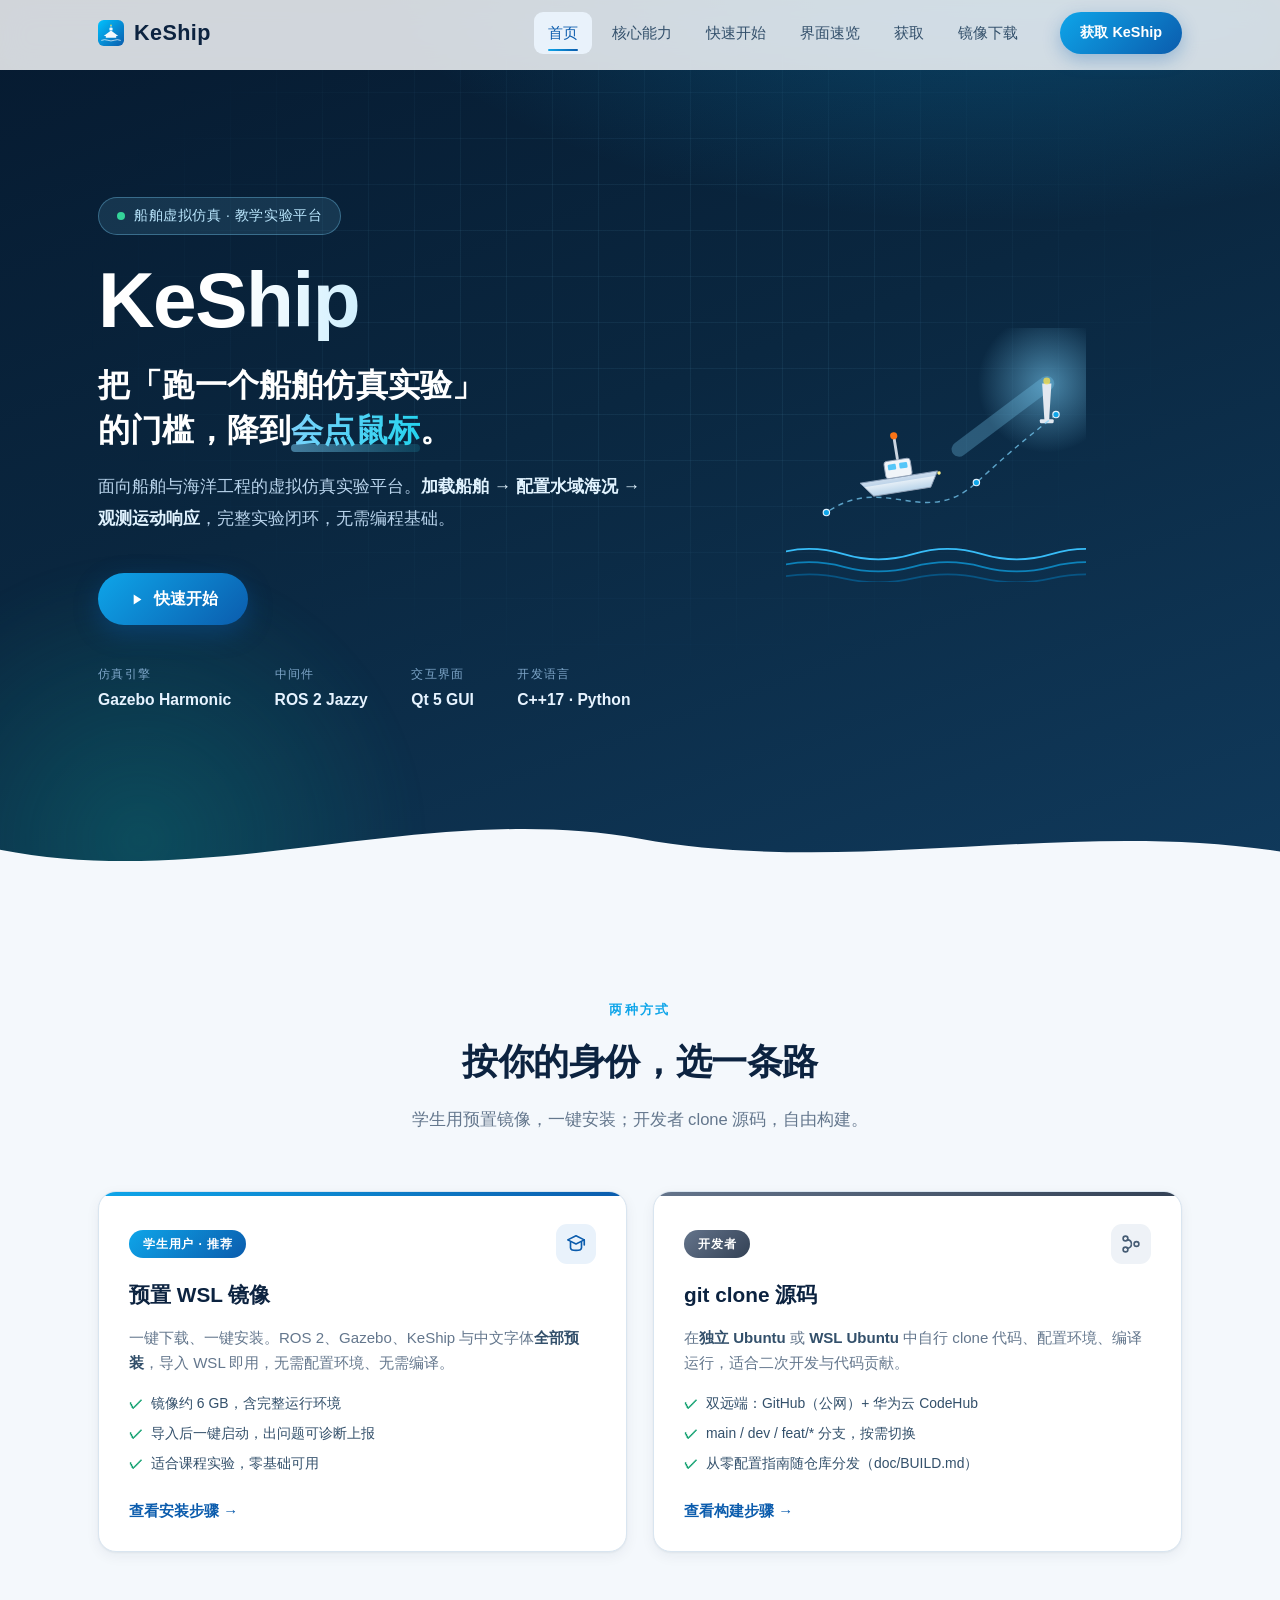
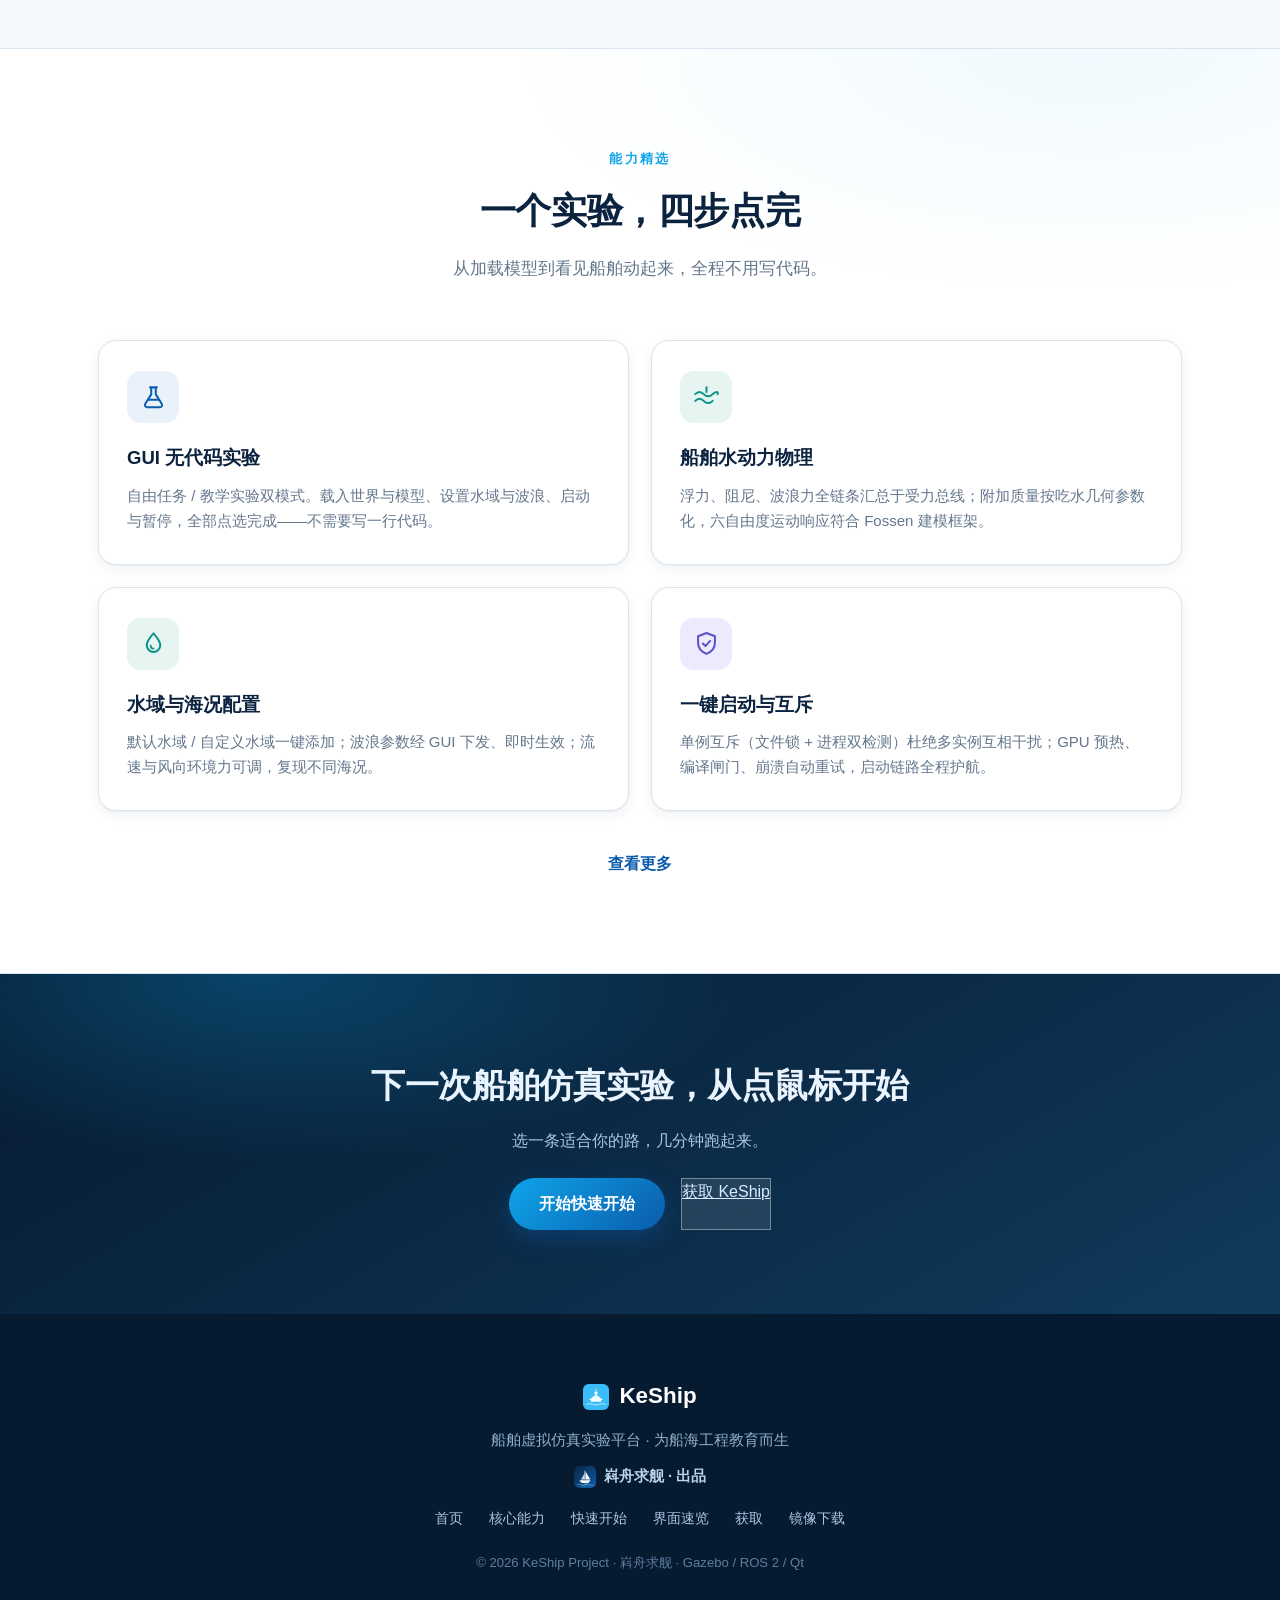
==== commit 0156013f: "feat(download): 回填国际线路（Release v0.1.0-image）+ 镜像体积全线校正为 6GB（21 处）" ====
--- a/index.html
+++ b/index.html
@@ -166,7 +166,7 @@
                     <h3>预置 WSL 镜像</h3>
                     <p>一键下载、一键安装。ROS 2、Gazebo、KeShip 与中文字体<strong>全部预装</strong>，导入 WSL 即用，无需配置环境、无需编译。</p>
                     <ul class="path-points">
-                        <li>镜像约 11 GB，含完整运行环境</li>
+                        <li>镜像约 6 GB，含完整运行环境</li>
                         <li>导入后一键启动，出问题可诊断上报</li>
                         <li>适合课程实验，零基础可用</li>
                     </ul>
--- a/css/style.css
+++ b/css/style.css
@@ -1306,7 +1306,7 @@
 /* ---------- 镜像下载区 ---------- */
 .mirror-download {
     display: grid;
-    grid-template-columns: auto 1fr;
+    grid-template-columns: auto auto 1fr;
     align-items: center;
     gap: 14px;
     padding: 16px 20px;
@@ -1326,6 +1326,28 @@
     font-size: .88rem;
     color: var(--muted);
     line-height: 1.4;
+}
+
+/* ---------- 公众号引流（下载页） ---------- */
+.wechat-follow {
+    display: flex;
+    align-items: center;
+    gap: 20px;
+}
+.wechat-qr {
+    width: 120px;
+    height: 120px;
+    flex-shrink: 0;
+    border-radius: var(--r-md);
+    border: 1px solid var(--line);
+    background: #fff;
+    padding: 6px;
+}
+.wechat-follow-text p { margin: 0 0 8px; line-height: 1.6; }
+.wechat-follow-text .wechat-hint { font-size: .85rem; color: var(--muted); margin-bottom: 0; }
+
+@media (max-width: 760px) {
+    .wechat-follow { flex-direction: column; text-align: center; gap: 14px; }
 }
 
 /* ---------- 响应式 ---------- */
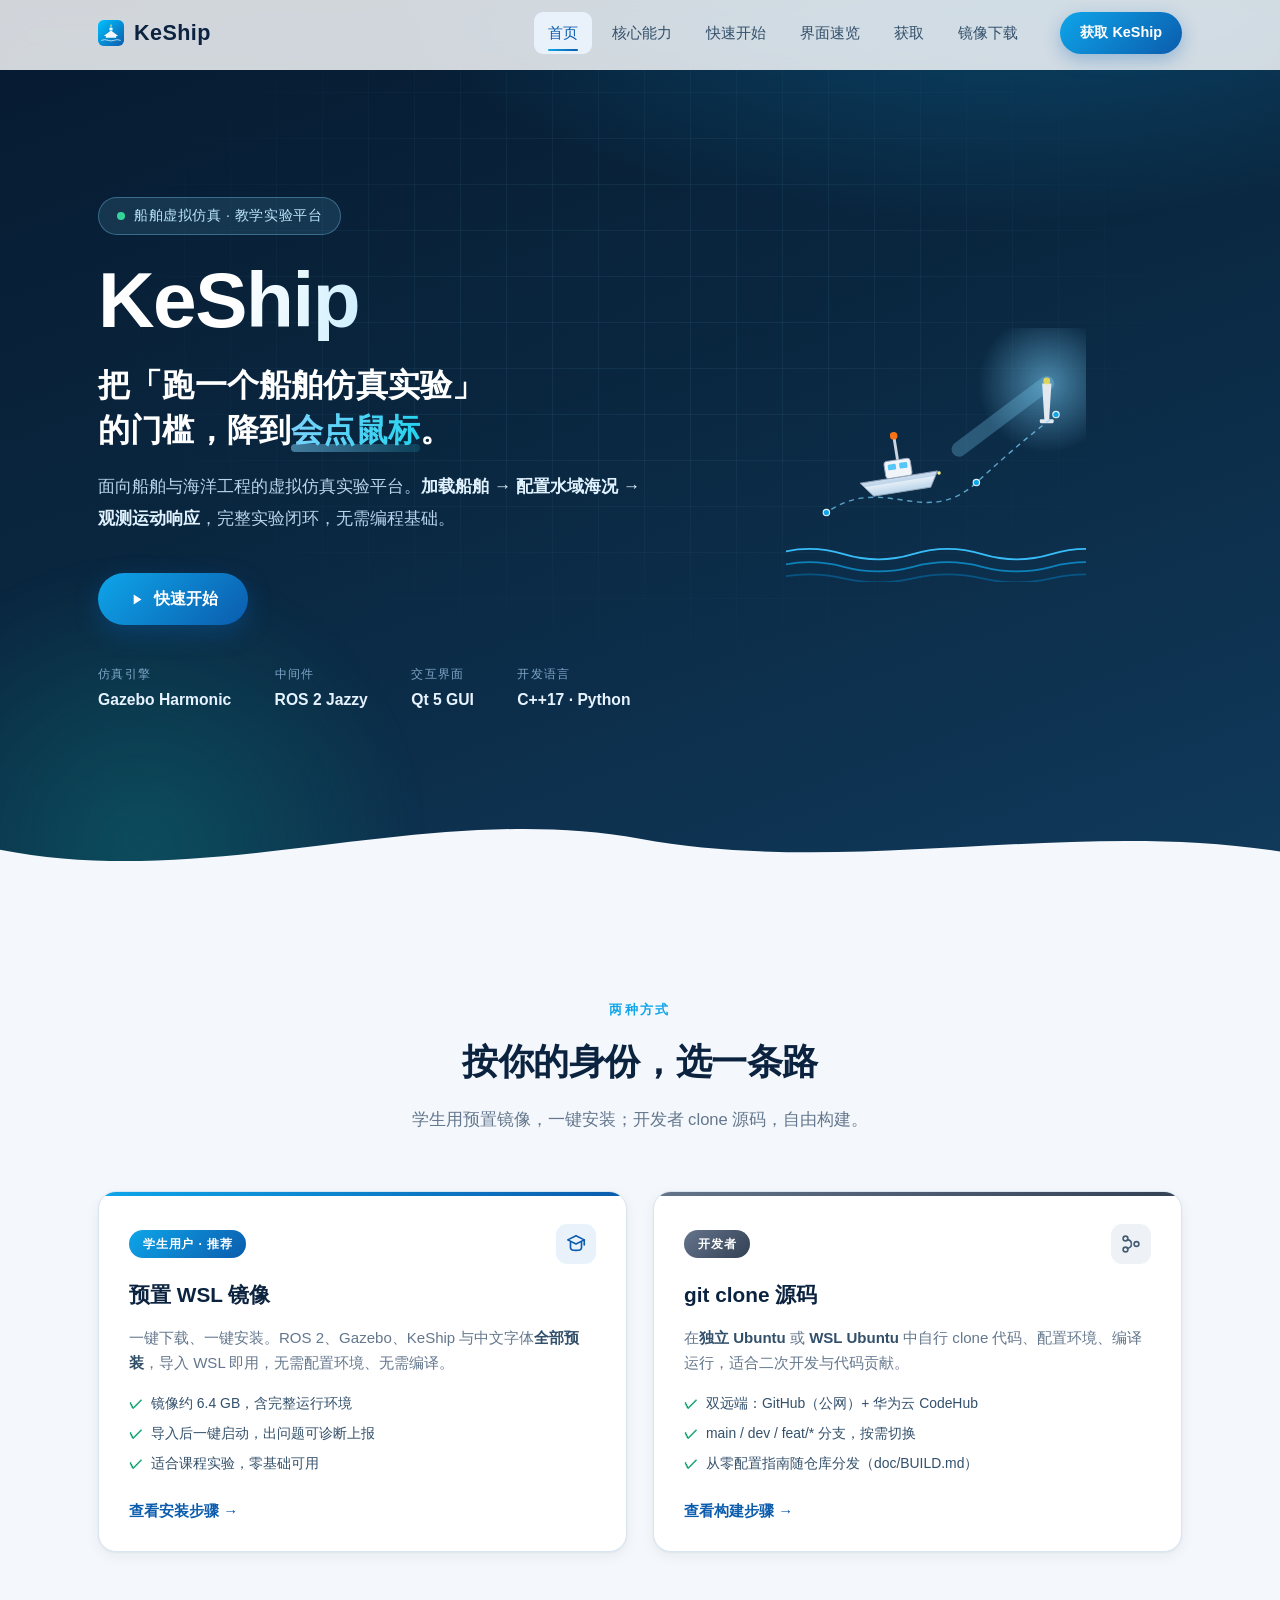
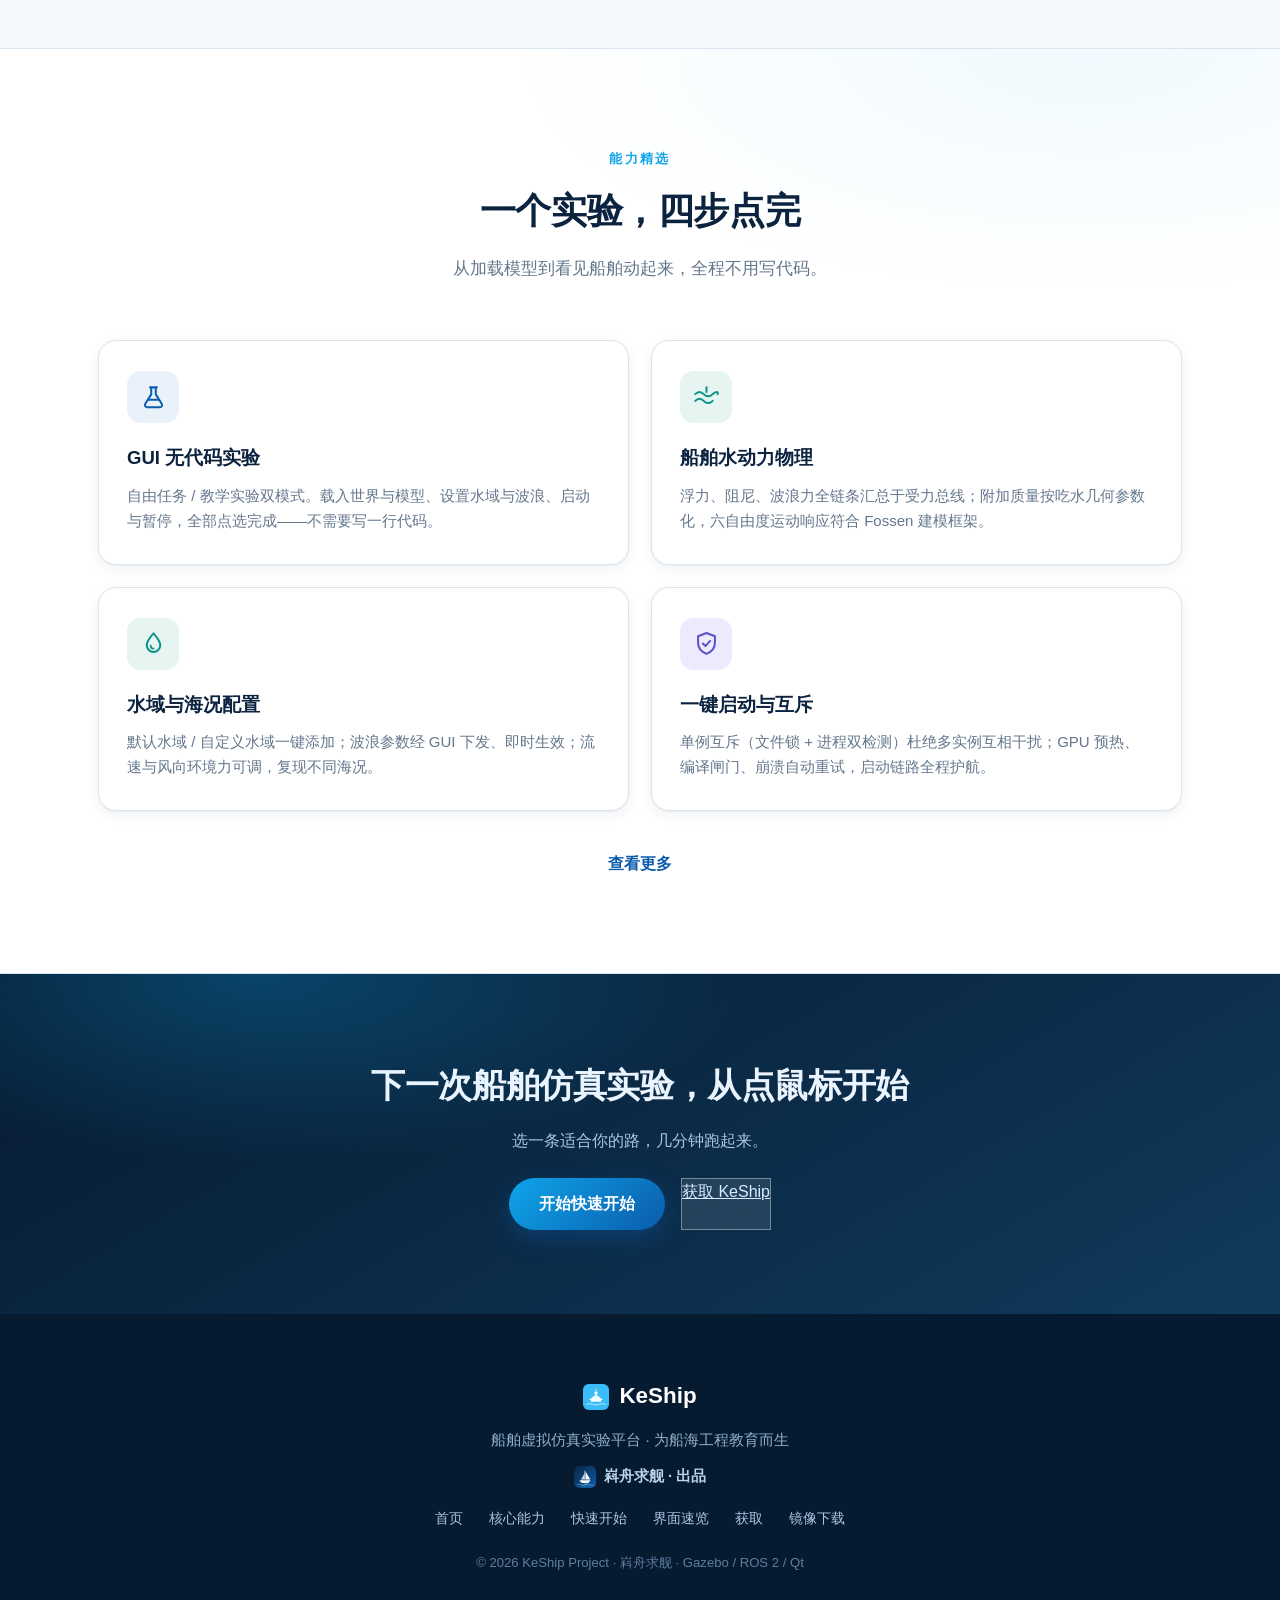
==== commit 76aa067c: "refactor(site): 各端口径对齐（镜像 6.4GB、磁盘 30GB、启动走 bat、补 Gitee 国内源）" ====
--- a/index.html
+++ b/index.html
@@ -1,290 +1,290 @@
-<!DOCTYPE html>
-<html lang="zh-CN">
-<head>
-    <meta charset="UTF-8">
-    <meta name="viewport" content="width=device-width, initial-scale=1.0">
-    <title>KeShip — 船舶虚拟仿真实验平台</title>
-    <meta name="description" content="KeShip 是面向船舶与海洋工程的虚拟仿真实验平台：预置 WSL 镜像一键安装，或 git clone 源码自建环境。加载船舶、配置水域海况、观测运动响应，无需编程基础。">
-    <link rel="stylesheet" href="css/style.css">
-    <link rel="icon" href="data:image/svg+xml,%3Csvg xmlns='http://www.w3.org/2000/svg' viewBox='0 0 100 100'%3E%3Cdefs%3E%3ClinearGradient id='g' x1='0' y1='0' x2='1' y2='1'%3E%3Cstop offset='0' stop-color='%2300c2ff'/%3E%3Cstop offset='1' stop-color='%230b5cad'/%3E%3C/linearGradient%3E%3C/defs%3E%3Crect width='100' height='100' rx='22' fill='url(%23g)'/%3E%3Cpath d='M22 60 L50 38 L78 60 L70 60 L70 66 L30 66 L30 60 Z' fill='%23fff' opacity='.95'/%3E%3Cpath d='M44 30 h12 v8 h-12 z M50 22 v8' fill='%23fff' opacity='.95'/%3E%3Cpath d='M14 76 q 12 -5 24 0 t 24 0 t 24 0' fill='none' stroke='%23fff' stroke-width='3' stroke-linecap='round' opacity='.85'/%3E%3C/svg%3E">
-</head>
-<body>
-
-    <!-- ================= 导航栏 ================= -->
-    <header id="navbar">
-        <div class="nav-container">
-            <a href="index.html" class="nav-logo" aria-label="KeShip 首页">
-                <svg class="logo-mark" viewBox="0 0 100 100" aria-hidden="true">
-                    <defs>
-                        <linearGradient id="lg" x1="0" y1="0" x2="1" y2="1">
-                            <stop offset="0" stop-color="#00c2ff"/><stop offset="1" stop-color="#0b5cad"/>
-                        </linearGradient>
-                    </defs>
-                    <rect width="100" height="100" rx="22" fill="url(#lg)"/>
-                    <!-- 船体 -->
-                    <path d="M22 62 L50 40 L78 62 L70 62 L70 68 L30 68 L30 62 Z" fill="#fff" opacity=".95"/>
-                    <!-- 桅杆 + 顶标 -->
-                    <rect x="44" y="30" width="12" height="10" fill="#fff" opacity=".95"/>
-                    <line x1="50" y1="22" x2="50" y2="30" stroke="#fff" stroke-width="2.5" stroke-linecap="round" opacity=".95"/>
-                    <circle cx="50" cy="20" r="3" fill="#fde047"/>
-                    <!-- 航迹波 -->
-                    <path d="M14 78 q 12 -5 24 0 t 24 0 t 24 0" fill="none" stroke="#fff" stroke-width="3" stroke-linecap="round" opacity=".85"/>
-                </svg>
-                <span class="logo-text">KeShip</span>
-            </a>
-            <nav class="nav-links" id="nav-links" aria-label="主导航">
-                <a href="index.html" class="nav-link active" aria-current="page">首页</a>
-                <a href="features.html" class="nav-link">核心能力</a>
-                <a href="start.html" class="nav-link">快速开始</a>
-                <a href="showcase.html" class="nav-link">界面速览</a>
-                <a href="get.html" class="nav-link">获取</a>
-                <a href="download/index.html" class="nav-link">镜像下载</a>
-            </nav>
-            <a href="get.html" class="nav-cta">获取 KeShip</a>
-            <button class="nav-toggle" aria-label="打开菜单" aria-expanded="false" aria-controls="nav-links">
-                <span></span><span></span><span></span>
-            </button>
-        </div>
-        <div class="nav-progress" id="nav-progress" aria-hidden="true"></div>
-    </header>
-
-    <main>
-
-    <!-- ================= Hero ================= -->
-    <section id="hero">
-        <div class="hero-bg" aria-hidden="true">
-            <div class="hero-grid"></div>
-            <div class="hero-glow"></div>
-        </div>
-        <div class="container hero-inner">
-            <div class="hero-copy reveal">
-                <p class="hero-badge"><span class="badge-dot"></span>船舶虚拟仿真 · 教学实验平台</p>
-                <h1 class="hero-title">KeShip</h1>
-                <p class="hero-slogan">把「跑一个船舶仿真实验」的门槛，降到<em>会点鼠标</em>。</p>
-                <p class="hero-subtitle">
-                    面向船舶与海洋工程的虚拟仿真实验平台。<strong>加载船舶 → 配置水域海况 → 观测运动响应</strong>，完整实验闭环，无需编程基础。
-                </p>
-                <div class="hero-actions">
-                    <a href="start.html" class="btn btn-primary">
-                        <svg viewBox="0 0 24 24" class="btn-ico" aria-hidden="true"><path d="M8 5v14l11-7z" fill="currentColor"/></svg>
-                        快速开始
-                    </a>
-                </div>
-                <dl class="hero-stats">
-                    <div class="stat"><dt>仿真引擎</dt><dd>Gazebo Harmonic</dd></div>
-                    <div class="stat"><dt>中间件</dt><dd>ROS 2 Jazzy</dd></div>
-                    <div class="stat"><dt>交互界面</dt><dd>Qt 5 GUI</dd></div>
-                    <div class="stat"><dt>开发语言</dt><dd>C++17 · Python</dd></div>
-                </dl>
-            </div>
-
-            <!-- 装饰性 SVG 场景：无人船 + 航迹 + 声波 -->
-            <div class="hero-art reveal" aria-hidden="true">
-                <svg viewBox="0 0 520 440" class="hero-svg">
-                    <defs>
-                        <linearGradient id="hull" x1="0" y1="0" x2="0" y2="1">
-                            <stop offset="0" stop-color="#f8fafc"/><stop offset="1" stop-color="#b9d4ea"/>
-                        </linearGradient>
-                        <radialGradient id="lamp" cx=".5" cy=".5" r=".5">
-                            <stop offset="0" stop-color="#7dd3fc" stop-opacity=".55"/>
-                            <stop offset="1" stop-color="#7dd3fc" stop-opacity="0"/>
-                        </radialGradient>
-                    </defs>
-
-                    <!-- 灯塔光束 -->
-                    <circle cx="452" cy="96" r="120" fill="url(#lamp)"/>
-                    <path d="M452 96 L300 210" stroke="#7dd3fc" stroke-opacity=".28" stroke-width="26" stroke-linecap="round"/>
-
-                    <!-- 灯塔 -->
-                    <g fill="#e2e8f0">
-                        <path d="M444 96 l16 0 l-4 66 h-8 z"/>
-                        <rect x="440" y="158" width="24" height="7" rx="2"/>
-                    </g>
-                    <circle cx="452" cy="92" r="6" fill="#fde047">
-                        <animate attributeName="opacity" values="1;.35;1" dur="2.4s" repeatCount="indefinite"/>
-                    </circle>
-
-                    <!-- 计划航迹（虚线 + 途径点） -->
-                    <path d="M70 320 C 170 250, 240 350, 330 268 S 420 190, 468 150"
-                          fill="none" stroke="#7dd3fc" stroke-opacity=".7" stroke-width="2.5" stroke-dasharray="9 8">
-                        <animate attributeName="stroke-dashoffset" from="68" to="0" dur="3.2s" repeatCount="indefinite"/>
-                    </path>
-                    <g fill="#0ea5e9" stroke="#e0f2fe" stroke-width="2">
-                        <circle cx="70" cy="320" r="5.5"/>
-                        <circle cx="330" cy="268" r="5.5"/>
-                        <circle cx="468" cy="150" r="5.5"/>
-                    </g>
-
-                    <!-- 无人船（USV） -->
-                    <g transform="translate(196 236) rotate(-9)">
-                        <path d="M-72 22 L64 22 L48 48 L-52 48 Z" fill="url(#hull)" stroke="#94a3b8" stroke-width="1.5"/>
-                        <path d="M-72 22 L64 22 L60 30 L-66 30 Z" fill="#0b5cad" opacity=".18"/>
-                        <rect x="-26" y="-8" width="46" height="30" rx="5" fill="#f1f5f9" stroke="#94a3b8" stroke-width="1.5"/>
-                        <rect x="-20" y="-2" width="14" height="10" rx="2" fill="#38bdf8" opacity=".85"/>
-                        <rect x="0" y="-2" width="14" height="10" rx="2" fill="#38bdf8" opacity=".85"/>
-                        <rect x="-4" y="-46" width="5" height="38" rx="2" fill="#cbd5e1"/>
-                        <circle cx="-1.5" cy="-50" r="6" fill="#f97316">
-                            <animate attributeName="r" values="6;7.6;6" dur="1.8s" repeatCount="indefinite"/>
-                        </circle>
-                        <circle cx="66" cy="26" r="3" fill="#fef08a"/>
-                    </g>
-
-                    <!-- 船体下方水波 -->
-                    <g class="hero-waves">
-                        <path class="wv wv-1" d="M-20 392 q 60 -18 120 0 t 120 0 t 120 0 t 120 0 t 120 0" fill="none" stroke="#38bdf8" stroke-width="3" stroke-linecap="round"/>
-                        <path class="wv wv-2" d="M-20 414 q 60 -16 120 0 t 120 0 t 120 0 t 120 0 t 120 0" fill="none" stroke="#0ea5e9" stroke-width="3" stroke-linecap="round" opacity=".7"/>
-                        <path class="wv wv-3" d="M-20 434 q 60 -14 120 0 t 120 0 t 120 0 t 120 0 t 120 0" fill="none" stroke="#0284c7" stroke-width="3" stroke-linecap="round" opacity=".45"/>
-                    </g>
-                </svg>
-            </div>
-        </div>
-
-        <!-- 海浪过渡 -->
-        <div class="hero-wave" aria-hidden="true">
-            <svg viewBox="0 0 1440 120" preserveAspectRatio="none">
-                <path d="M0,64 C240,110 480,10 720,52 C960,94 1200,30 1440,66 L1440,120 L0,120 Z" fill="#f4f8fc"/>
-            </svg>
-        </div>
-    </section>
-
-    <!-- ================= 双入口：选你的方式 ================= -->
-    <section id="paths" class="section">
-        <div class="container">
-            <header class="section-head reveal">
-                <p class="section-kicker">两种方式</p>
-                <h2 class="section-title">按你的身份，选一条路</h2>
-                <p class="section-desc">学生用预置镜像，一键安装；开发者 clone 源码，自由构建。</p>
-            </header>
-            <div class="path-cards">
-                <a class="path-card path-student reveal" href="start.html#student">
-                    <div class="path-top">
-                        <span class="path-badge">学生用户 · 推荐</span>
-                        <span class="path-emoji" aria-hidden="true">
-                            <svg viewBox="0 0 24 24"><path d="M12 3 3 7.5l9 4.5 9-4.5L12 3z" fill="none" stroke="currentColor" stroke-width="1.8" stroke-linejoin="round"/><path d="M6 10.2V16c0 1.7 2.7 3 6 3s6-1.3 6-3v-5.8" fill="none" stroke="currentColor" stroke-width="1.8" stroke-linecap="round"/><path d="M21 7.5V13" fill="none" stroke="currentColor" stroke-width="1.8" stroke-linecap="round"/></svg>
-                        </span>
-                    </div>
-                    <h3>预置 WSL 镜像</h3>
-                    <p>一键下载、一键安装。ROS 2、Gazebo、KeShip 与中文字体<strong>全部预装</strong>，导入 WSL 即用，无需配置环境、无需编译。</p>
-                    <ul class="path-points">
-                        <li>镜像约 6 GB，含完整运行环境</li>
-                        <li>导入后一键启动，出问题可诊断上报</li>
-                        <li>适合课程实验，零基础可用</li>
-                    </ul>
-                    <span class="path-go">查看安装步骤 →</span>
-                </a>
-
-                <a class="path-card path-dev reveal" href="start.html#dev">
-                    <div class="path-top">
-                        <span class="path-badge alt">开发者</span>
-                        <span class="path-emoji" aria-hidden="true">
-                            <svg viewBox="0 0 24 24"><circle cx="6" cy="6" r="2.6" fill="none" stroke="currentColor" stroke-width="1.8"/><circle cx="6" cy="18" r="2.6" fill="none" stroke="currentColor" stroke-width="1.8"/><circle cx="18" cy="12" r="2.6" fill="none" stroke="currentColor" stroke-width="1.8"/><path d="M8 7.2c3.6.6 4.4 2.4 4.4 4.2M8 16.8c3.6-.6 4.4-2.4 4.4-4.2" fill="none" stroke="currentColor" stroke-width="1.8" stroke-linecap="round"/></svg>
-                        </span>
-                    </div>
-                    <h3>git clone 源码</h3>
-                    <p>在<strong>独立 Ubuntu</strong> 或 <strong>WSL Ubuntu</strong> 中自行 clone 代码、配置环境、编译运行，适合二次开发与代码贡献。</p>
-                    <ul class="path-points">
-                        <li>双远端：GitHub（公网）+ 华为云 CodeHub</li>
-                        <li>main / dev / feat/* 分支，按需切换</li>
-                        <li>从零配置指南随仓库分发（doc/BUILD.md）</li>
-                    </ul>
-                    <span class="path-go">查看构建步骤 →</span>
-                </a>
-            </div>
-        </div>
-    </section>
-
-    <!-- ================= 能力精选 ================= -->
-    <section id="features" class="section section-alt">
-        <div class="container">
-            <header class="section-head reveal">
-                <p class="section-kicker">能力精选</p>
-                <h2 class="section-title">一个实验，四步点完</h2>
-                <p class="section-desc">从加载模型到看见船舶动起来，全程不用写代码。</p>
-            </header>
-            <div class="features-grid cols-2">
-                <article class="feature-card reveal">
-                    <div class="f-icon i-blue">
-                        <svg viewBox="0 0 24 24" aria-hidden="true"><path d="M9 3h6M10 3v6.2L4.7 17.6A2 2 0 0 0 6.4 20.7h11.2a2 2 0 0 0 1.7-3.1L14 9.2V3" fill="none" stroke="currentColor" stroke-width="1.8" stroke-linecap="round" stroke-linejoin="round"/><path d="M7.5 14h9" stroke="currentColor" stroke-width="1.8" stroke-linecap="round"/></svg>
-                    </div>
-                    <h3>GUI 无代码实验</h3>
-                    <p>自由任务 / 教学实验双模式。载入世界与模型、设置水域与波浪、启动与暂停，全部点选完成——不需要写一行代码。</p>
-                </article>
-                <article class="feature-card reveal">
-                    <div class="f-icon i-deep">
-                        <svg viewBox="0 0 24 24" aria-hidden="true"><path d="M2 9c2.5-2.6 5-2.6 7.5 0S15 11.6 17.5 9 22.5 6.4 22 9M2 15c2.5-2.6 5-2.6 7.5 0s5.5 2.6 8-0" fill="none" stroke="currentColor" stroke-width="1.8" stroke-linecap="round"/><path d="M12 3v4" stroke="currentColor" stroke-width="1.8" stroke-linecap="round"/></svg>
-                    </div>
-                    <h3>船舶水动力物理</h3>
-                    <p>浮力、阻尼、波浪力全链条汇总于受力总线；附加质量按吃水几何参数化，六自由度运动响应符合 Fossen 建模框架。</p>
-                </article>
-                <article class="feature-card reveal">
-                    <div class="f-icon i-teal">
-                        <svg viewBox="0 0 24 24" aria-hidden="true"><path d="M12 3s6 6.6 6 10.6A6 6 0 0 1 6 13.6C6 9.6 12 3 12 3z" fill="none" stroke="currentColor" stroke-width="1.8" stroke-linejoin="round"/><path d="M9.5 14a2.5 2.5 0 0 0 2.5 2.5" fill="none" stroke="currentColor" stroke-width="1.6" stroke-linecap="round"/></svg>
-                    </div>
-                    <h3>水域与海况配置</h3>
-                    <p>默认水域 / 自定义水域一键添加；波浪参数经 GUI 下发、即时生效；流速与风向环境力可调，复现不同海况。</p>
-                </article>
-                <article class="feature-card reveal">
-                    <div class="f-icon i-indigo">
-                        <svg viewBox="0 0 24 24" aria-hidden="true"><path d="M12 2.7 4.5 5.6v5.6c0 4.6 3.2 8.4 7.5 10 4.3-1.6 7.5-5.4 7.5-10V5.6z" fill="none" stroke="currentColor" stroke-width="1.8" stroke-linejoin="round"/><path d="m8.8 12 2.3 2.3 4.1-4.6" fill="none" stroke="currentColor" stroke-width="1.8" stroke-linecap="round" stroke-linejoin="round"/></svg>
-                    </div>
-                    <h3>一键启动与互斥</h3>
-                    <p>单例互斥（文件锁 + 进程双检测）杜绝多实例互相干扰；GPU 预热、编译闸门、崩溃自动重试，启动链路全程护航。</p>
-                </article>
-            </div>
-            <p class="more-link reveal"><a href="features.html">查看更多</a></p>
-        </div>
-    </section>
-
-    <!-- ================= CTA ================= -->
-    <section class="cta-band">
-        <div class="container cta-inner reveal">
-            <h2>下一次船舶仿真实验，从点鼠标开始</h2>
-            <p>选一条适合你的路，几分钟跑起来。</p>
-            <div class="cta-actions">
-                <a href="start.html" class="btn btn-primary">开始快速开始</a>
-                <a href="get.html" class="btn-ghost">获取 KeShip</a>
-            </div>
-        </div>
-    </section>
-
-    </main>
-
-    <!-- ================= 页脚 ================= -->
-    <footer>
-        <div class="container footer-inner">
-            <div class="footer-brand">
-                <svg class="logo-mark" viewBox="0 0 100 100" aria-hidden="true">
-                    <rect width="100" height="100" rx="22" fill="#38bdf8"/>
-                    <path d="M22 62 L50 40 L78 62 L70 62 L70 68 L30 68 L30 62 Z" fill="#fff" opacity=".95"/>
-                    <rect x="44" y="30" width="12" height="10" fill="#fff" opacity=".95"/>
-                    <line x1="50" y1="22" x2="50" y2="30" stroke="#fff" stroke-width="2.5" stroke-linecap="round" opacity=".95"/>
-                    <circle cx="50" cy="20" r="3" fill="#fde047"/>
-                    <path d="M14 78 q 12 -5 24 0 t 24 0 t 24 0" fill="none" stroke="#fff" stroke-width="3" stroke-linecap="round" opacity=".85"/>
-                </svg>
-                <span>KeShip</span>
-            </div>
-            <p class="footer-desc">船舶虚拟仿真实验平台 · 为船海工程教育而生</p>
-            <p class="footer-kz">
-                <img class="kz-mark-sm" src="assets/kzqj-logo.svg" alt="嵙舟求舰" width="20" height="20">
-                <span>嵙舟求舰 · 出品</span>
-            </p>
-
-            <nav class="footer-links" aria-label="页脚导航">
-                <a href="index.html">首页</a>
-                <a href="features.html">核心能力</a>
-                <a href="start.html">快速开始</a>
-                <a href="showcase.html">界面速览</a>
-                <a href="get.html">获取</a>
-                <a href="download/index.html">镜像下载</a>
-            </nav>
-            <p class="footer-copy">© <span id="year">2026</span> KeShip Project · 嵙舟求舰 · Gazebo / ROS 2 / Qt</p>
-        </div>
-    </footer>
-
-    <button id="back-top" class="back-top" type="button" aria-label="回到顶部">
-        <svg viewBox="0 0 24 24" aria-hidden="true"><path d="m5 15 7-7 7 7" fill="none" stroke="currentColor" stroke-width="2" stroke-linecap="round" stroke-linejoin="round"/></svg>
-    </button>
-
-    <script src="js/main.js"></script>
-</body>
-</html>
+<!DOCTYPE html>
+<html lang="zh-CN">
+<head>
+    <meta charset="UTF-8">
+    <meta name="viewport" content="width=device-width, initial-scale=1.0">
+    <title>KeShip — 船舶虚拟仿真实验平台</title>
+    <meta name="description" content="KeShip 是面向船舶与海洋工程的虚拟仿真实验平台：预置 WSL 镜像一键安装，或 git clone 源码自建环境。加载船舶、配置水域海况、观测运动响应，无需编程基础。">
+    <link rel="stylesheet" href="css/style.css">
+    <link rel="icon" href="data:image/svg+xml,%3Csvg xmlns='http://www.w3.org/2000/svg' viewBox='0 0 100 100'%3E%3Cdefs%3E%3ClinearGradient id='g' x1='0' y1='0' x2='1' y2='1'%3E%3Cstop offset='0' stop-color='%2300c2ff'/%3E%3Cstop offset='1' stop-color='%230b5cad'/%3E%3C/linearGradient%3E%3C/defs%3E%3Crect width='100' height='100' rx='22' fill='url(%23g)'/%3E%3Cpath d='M22 60 L50 38 L78 60 L70 60 L70 66 L30 66 L30 60 Z' fill='%23fff' opacity='.95'/%3E%3Cpath d='M44 30 h12 v8 h-12 z M50 22 v8' fill='%23fff' opacity='.95'/%3E%3Cpath d='M14 76 q 12 -5 24 0 t 24 0 t 24 0' fill='none' stroke='%23fff' stroke-width='3' stroke-linecap='round' opacity='.85'/%3E%3C/svg%3E">
+</head>
+<body>
+
+    <!-- ================= 导航栏 ================= -->
+    <header id="navbar">
+        <div class="nav-container">
+            <a href="index.html" class="nav-logo" aria-label="KeShip 首页">
+                <svg class="logo-mark" viewBox="0 0 100 100" aria-hidden="true">
+                    <defs>
+                        <linearGradient id="lg" x1="0" y1="0" x2="1" y2="1">
+                            <stop offset="0" stop-color="#00c2ff"/><stop offset="1" stop-color="#0b5cad"/>
+                        </linearGradient>
+                    </defs>
+                    <rect width="100" height="100" rx="22" fill="url(#lg)"/>
+                    <!-- 船体 -->
+                    <path d="M22 62 L50 40 L78 62 L70 62 L70 68 L30 68 L30 62 Z" fill="#fff" opacity=".95"/>
+                    <!-- 桅杆 + 顶标 -->
+                    <rect x="44" y="30" width="12" height="10" fill="#fff" opacity=".95"/>
+                    <line x1="50" y1="22" x2="50" y2="30" stroke="#fff" stroke-width="2.5" stroke-linecap="round" opacity=".95"/>
+                    <circle cx="50" cy="20" r="3" fill="#fde047"/>
+                    <!-- 航迹波 -->
+                    <path d="M14 78 q 12 -5 24 0 t 24 0 t 24 0" fill="none" stroke="#fff" stroke-width="3" stroke-linecap="round" opacity=".85"/>
+                </svg>
+                <span class="logo-text">KeShip</span>
+            </a>
+            <nav class="nav-links" id="nav-links" aria-label="主导航">
+                <a href="index.html" class="nav-link active" aria-current="page">首页</a>
+                <a href="features.html" class="nav-link">核心能力</a>
+                <a href="start.html" class="nav-link">快速开始</a>
+                <a href="showcase.html" class="nav-link">界面速览</a>
+                <a href="get.html" class="nav-link">获取</a>
+                <a href="download/index.html" class="nav-link">镜像下载</a>
+            </nav>
+            <a href="get.html" class="nav-cta">获取 KeShip</a>
+            <button class="nav-toggle" aria-label="打开菜单" aria-expanded="false" aria-controls="nav-links">
+                <span></span><span></span><span></span>
+            </button>
+        </div>
+        <div class="nav-progress" id="nav-progress" aria-hidden="true"></div>
+    </header>
+
+    <main>
+
+    <!-- ================= Hero ================= -->
+    <section id="hero">
+        <div class="hero-bg" aria-hidden="true">
+            <div class="hero-grid"></div>
+            <div class="hero-glow"></div>
+        </div>
+        <div class="container hero-inner">
+            <div class="hero-copy reveal">
+                <p class="hero-badge"><span class="badge-dot"></span>船舶虚拟仿真 · 教学实验平台</p>
+                <h1 class="hero-title">KeShip</h1>
+                <p class="hero-slogan">把「跑一个船舶仿真实验」的门槛，降到<em>会点鼠标</em>。</p>
+                <p class="hero-subtitle">
+                    面向船舶与海洋工程的虚拟仿真实验平台。<strong>加载船舶 → 配置水域海况 → 观测运动响应</strong>，完整实验闭环，无需编程基础。
+                </p>
+                <div class="hero-actions">
+                    <a href="start.html" class="btn btn-primary">
+                        <svg viewBox="0 0 24 24" class="btn-ico" aria-hidden="true"><path d="M8 5v14l11-7z" fill="currentColor"/></svg>
+                        快速开始
+                    </a>
+                </div>
+                <dl class="hero-stats">
+                    <div class="stat"><dt>仿真引擎</dt><dd>Gazebo Harmonic</dd></div>
+                    <div class="stat"><dt>中间件</dt><dd>ROS 2 Jazzy</dd></div>
+                    <div class="stat"><dt>交互界面</dt><dd>Qt 5 GUI</dd></div>
+                    <div class="stat"><dt>开发语言</dt><dd>C++17 · Python</dd></div>
+                </dl>
+            </div>
+
+            <!-- 装饰性 SVG 场景：无人船 + 航迹 + 声波 -->
+            <div class="hero-art reveal" aria-hidden="true">
+                <svg viewBox="0 0 520 440" class="hero-svg">
+                    <defs>
+                        <linearGradient id="hull" x1="0" y1="0" x2="0" y2="1">
+                            <stop offset="0" stop-color="#f8fafc"/><stop offset="1" stop-color="#b9d4ea"/>
+                        </linearGradient>
+                        <radialGradient id="lamp" cx=".5" cy=".5" r=".5">
+                            <stop offset="0" stop-color="#7dd3fc" stop-opacity=".55"/>
+                            <stop offset="1" stop-color="#7dd3fc" stop-opacity="0"/>
+                        </radialGradient>
+                    </defs>
+
+                    <!-- 灯塔光束 -->
+                    <circle cx="452" cy="96" r="120" fill="url(#lamp)"/>
+                    <path d="M452 96 L300 210" stroke="#7dd3fc" stroke-opacity=".28" stroke-width="26" stroke-linecap="round"/>
+
+                    <!-- 灯塔 -->
+                    <g fill="#e2e8f0">
+                        <path d="M444 96 l16 0 l-4 66 h-8 z"/>
+                        <rect x="440" y="158" width="24" height="7" rx="2"/>
+                    </g>
+                    <circle cx="452" cy="92" r="6" fill="#fde047">
+                        <animate attributeName="opacity" values="1;.35;1" dur="2.4s" repeatCount="indefinite"/>
+                    </circle>
+
+                    <!-- 计划航迹（虚线 + 途径点） -->
+                    <path d="M70 320 C 170 250, 240 350, 330 268 S 420 190, 468 150"
+                          fill="none" stroke="#7dd3fc" stroke-opacity=".7" stroke-width="2.5" stroke-dasharray="9 8">
+                        <animate attributeName="stroke-dashoffset" from="68" to="0" dur="3.2s" repeatCount="indefinite"/>
+                    </path>
+                    <g fill="#0ea5e9" stroke="#e0f2fe" stroke-width="2">
+                        <circle cx="70" cy="320" r="5.5"/>
+                        <circle cx="330" cy="268" r="5.5"/>
+                        <circle cx="468" cy="150" r="5.5"/>
+                    </g>
+
+                    <!-- 无人船（USV） -->
+                    <g transform="translate(196 236) rotate(-9)">
+                        <path d="M-72 22 L64 22 L48 48 L-52 48 Z" fill="url(#hull)" stroke="#94a3b8" stroke-width="1.5"/>
+                        <path d="M-72 22 L64 22 L60 30 L-66 30 Z" fill="#0b5cad" opacity=".18"/>
+                        <rect x="-26" y="-8" width="46" height="30" rx="5" fill="#f1f5f9" stroke="#94a3b8" stroke-width="1.5"/>
+                        <rect x="-20" y="-2" width="14" height="10" rx="2" fill="#38bdf8" opacity=".85"/>
+                        <rect x="0" y="-2" width="14" height="10" rx="2" fill="#38bdf8" opacity=".85"/>
+                        <rect x="-4" y="-46" width="5" height="38" rx="2" fill="#cbd5e1"/>
+                        <circle cx="-1.5" cy="-50" r="6" fill="#f97316">
+                            <animate attributeName="r" values="6;7.6;6" dur="1.8s" repeatCount="indefinite"/>
+                        </circle>
+                        <circle cx="66" cy="26" r="3" fill="#fef08a"/>
+                    </g>
+
+                    <!-- 船体下方水波 -->
+                    <g class="hero-waves">
+                        <path class="wv wv-1" d="M-20 392 q 60 -18 120 0 t 120 0 t 120 0 t 120 0 t 120 0" fill="none" stroke="#38bdf8" stroke-width="3" stroke-linecap="round"/>
+                        <path class="wv wv-2" d="M-20 414 q 60 -16 120 0 t 120 0 t 120 0 t 120 0 t 120 0" fill="none" stroke="#0ea5e9" stroke-width="3" stroke-linecap="round" opacity=".7"/>
+                        <path class="wv wv-3" d="M-20 434 q 60 -14 120 0 t 120 0 t 120 0 t 120 0 t 120 0" fill="none" stroke="#0284c7" stroke-width="3" stroke-linecap="round" opacity=".45"/>
+                    </g>
+                </svg>
+            </div>
+        </div>
+
+        <!-- 海浪过渡 -->
+        <div class="hero-wave" aria-hidden="true">
+            <svg viewBox="0 0 1440 120" preserveAspectRatio="none">
+                <path d="M0,64 C240,110 480,10 720,52 C960,94 1200,30 1440,66 L1440,120 L0,120 Z" fill="#f4f8fc"/>
+            </svg>
+        </div>
+    </section>
+
+    <!-- ================= 双入口：选你的方式 ================= -->
+    <section id="paths" class="section">
+        <div class="container">
+            <header class="section-head reveal">
+                <p class="section-kicker">两种方式</p>
+                <h2 class="section-title">按你的身份，选一条路</h2>
+                <p class="section-desc">学生用预置镜像，一键安装；开发者 clone 源码，自由构建。</p>
+            </header>
+            <div class="path-cards">
+                <a class="path-card path-student reveal" href="start.html#student">
+                    <div class="path-top">
+                        <span class="path-badge">学生用户 · 推荐</span>
+                        <span class="path-emoji" aria-hidden="true">
+                            <svg viewBox="0 0 24 24"><path d="M12 3 3 7.5l9 4.5 9-4.5L12 3z" fill="none" stroke="currentColor" stroke-width="1.8" stroke-linejoin="round"/><path d="M6 10.2V16c0 1.7 2.7 3 6 3s6-1.3 6-3v-5.8" fill="none" stroke="currentColor" stroke-width="1.8" stroke-linecap="round"/><path d="M21 7.5V13" fill="none" stroke="currentColor" stroke-width="1.8" stroke-linecap="round"/></svg>
+                        </span>
+                    </div>
+                    <h3>预置 WSL 镜像</h3>
+                    <p>一键下载、一键安装。ROS 2、Gazebo、KeShip 与中文字体<strong>全部预装</strong>，导入 WSL 即用，无需配置环境、无需编译。</p>
+                    <ul class="path-points">
+                        <li>镜像约 6.4 GB，含完整运行环境</li>
+                        <li>导入后一键启动，出问题可诊断上报</li>
+                        <li>适合课程实验，零基础可用</li>
+                    </ul>
+                    <span class="path-go">查看安装步骤 →</span>
+                </a>
+
+                <a class="path-card path-dev reveal" href="start.html#dev">
+                    <div class="path-top">
+                        <span class="path-badge alt">开发者</span>
+                        <span class="path-emoji" aria-hidden="true">
+                            <svg viewBox="0 0 24 24"><circle cx="6" cy="6" r="2.6" fill="none" stroke="currentColor" stroke-width="1.8"/><circle cx="6" cy="18" r="2.6" fill="none" stroke="currentColor" stroke-width="1.8"/><circle cx="18" cy="12" r="2.6" fill="none" stroke="currentColor" stroke-width="1.8"/><path d="M8 7.2c3.6.6 4.4 2.4 4.4 4.2M8 16.8c3.6-.6 4.4-2.4 4.4-4.2" fill="none" stroke="currentColor" stroke-width="1.8" stroke-linecap="round"/></svg>
+                        </span>
+                    </div>
+                    <h3>git clone 源码</h3>
+                    <p>在<strong>独立 Ubuntu</strong> 或 <strong>WSL Ubuntu</strong> 中自行 clone 代码、配置环境、编译运行，适合二次开发与代码贡献。</p>
+                    <ul class="path-points">
+                        <li>双远端：GitHub（公网）+ 华为云 CodeHub</li>
+                        <li>main / dev / feat/* 分支，按需切换</li>
+                        <li>从零配置指南随仓库分发（doc/BUILD.md）</li>
+                    </ul>
+                    <span class="path-go">查看构建步骤 →</span>
+                </a>
+            </div>
+        </div>
+    </section>
+
+    <!-- ================= 能力精选 ================= -->
+    <section id="features" class="section section-alt">
+        <div class="container">
+            <header class="section-head reveal">
+                <p class="section-kicker">能力精选</p>
+                <h2 class="section-title">一个实验，四步点完</h2>
+                <p class="section-desc">从加载模型到看见船舶动起来，全程不用写代码。</p>
+            </header>
+            <div class="features-grid cols-2">
+                <article class="feature-card reveal">
+                    <div class="f-icon i-blue">
+                        <svg viewBox="0 0 24 24" aria-hidden="true"><path d="M9 3h6M10 3v6.2L4.7 17.6A2 2 0 0 0 6.4 20.7h11.2a2 2 0 0 0 1.7-3.1L14 9.2V3" fill="none" stroke="currentColor" stroke-width="1.8" stroke-linecap="round" stroke-linejoin="round"/><path d="M7.5 14h9" stroke="currentColor" stroke-width="1.8" stroke-linecap="round"/></svg>
+                    </div>
+                    <h3>GUI 无代码实验</h3>
+                    <p>自由任务 / 教学实验双模式。载入世界与模型、设置水域与波浪、启动与暂停，全部点选完成——不需要写一行代码。</p>
+                </article>
+                <article class="feature-card reveal">
+                    <div class="f-icon i-deep">
+                        <svg viewBox="0 0 24 24" aria-hidden="true"><path d="M2 9c2.5-2.6 5-2.6 7.5 0S15 11.6 17.5 9 22.5 6.4 22 9M2 15c2.5-2.6 5-2.6 7.5 0s5.5 2.6 8-0" fill="none" stroke="currentColor" stroke-width="1.8" stroke-linecap="round"/><path d="M12 3v4" stroke="currentColor" stroke-width="1.8" stroke-linecap="round"/></svg>
+                    </div>
+                    <h3>船舶水动力物理</h3>
+                    <p>浮力、阻尼、波浪力全链条汇总于受力总线；附加质量按吃水几何参数化，六自由度运动响应符合 Fossen 建模框架。</p>
+                </article>
+                <article class="feature-card reveal">
+                    <div class="f-icon i-teal">
+                        <svg viewBox="0 0 24 24" aria-hidden="true"><path d="M12 3s6 6.6 6 10.6A6 6 0 0 1 6 13.6C6 9.6 12 3 12 3z" fill="none" stroke="currentColor" stroke-width="1.8" stroke-linejoin="round"/><path d="M9.5 14a2.5 2.5 0 0 0 2.5 2.5" fill="none" stroke="currentColor" stroke-width="1.6" stroke-linecap="round"/></svg>
+                    </div>
+                    <h3>水域与海况配置</h3>
+                    <p>默认水域 / 自定义水域一键添加；波浪参数经 GUI 下发、即时生效；流速与风向环境力可调，复现不同海况。</p>
+                </article>
+                <article class="feature-card reveal">
+                    <div class="f-icon i-indigo">
+                        <svg viewBox="0 0 24 24" aria-hidden="true"><path d="M12 2.7 4.5 5.6v5.6c0 4.6 3.2 8.4 7.5 10 4.3-1.6 7.5-5.4 7.5-10V5.6z" fill="none" stroke="currentColor" stroke-width="1.8" stroke-linejoin="round"/><path d="m8.8 12 2.3 2.3 4.1-4.6" fill="none" stroke="currentColor" stroke-width="1.8" stroke-linecap="round" stroke-linejoin="round"/></svg>
+                    </div>
+                    <h3>一键启动与互斥</h3>
+                    <p>单例互斥（文件锁 + 进程双检测）杜绝多实例互相干扰；GPU 预热、编译闸门、崩溃自动重试，启动链路全程护航。</p>
+                </article>
+            </div>
+            <p class="more-link reveal"><a href="features.html">查看更多</a></p>
+        </div>
+    </section>
+
+    <!-- ================= CTA ================= -->
+    <section class="cta-band">
+        <div class="container cta-inner reveal">
+            <h2>下一次船舶仿真实验，从点鼠标开始</h2>
+            <p>选一条适合你的路，几分钟跑起来。</p>
+            <div class="cta-actions">
+                <a href="start.html" class="btn btn-primary">开始快速开始</a>
+                <a href="get.html" class="btn-ghost">获取 KeShip</a>
+            </div>
+        </div>
+    </section>
+
+    </main>
+
+    <!-- ================= 页脚 ================= -->
+    <footer>
+        <div class="container footer-inner">
+            <div class="footer-brand">
+                <svg class="logo-mark" viewBox="0 0 100 100" aria-hidden="true">
+                    <rect width="100" height="100" rx="22" fill="#38bdf8"/>
+                    <path d="M22 62 L50 40 L78 62 L70 62 L70 68 L30 68 L30 62 Z" fill="#fff" opacity=".95"/>
+                    <rect x="44" y="30" width="12" height="10" fill="#fff" opacity=".95"/>
+                    <line x1="50" y1="22" x2="50" y2="30" stroke="#fff" stroke-width="2.5" stroke-linecap="round" opacity=".95"/>
+                    <circle cx="50" cy="20" r="3" fill="#fde047"/>
+                    <path d="M14 78 q 12 -5 24 0 t 24 0 t 24 0" fill="none" stroke="#fff" stroke-width="3" stroke-linecap="round" opacity=".85"/>
+                </svg>
+                <span>KeShip</span>
+            </div>
+            <p class="footer-desc">船舶虚拟仿真实验平台 · 为船海工程教育而生</p>
+            <p class="footer-kz">
+                <img class="kz-mark-sm" src="assets/kzqj-logo.svg" alt="嵙舟求舰" width="20" height="20">
+                <span>嵙舟求舰 · 出品</span>
+            </p>
+
+            <nav class="footer-links" aria-label="页脚导航">
+                <a href="index.html">首页</a>
+                <a href="features.html">核心能力</a>
+                <a href="start.html">快速开始</a>
+                <a href="showcase.html">界面速览</a>
+                <a href="get.html">获取</a>
+                <a href="download/index.html">镜像下载</a>
+            </nav>
+            <p class="footer-copy">© <span id="year">2026</span> KeShip Project · 嵙舟求舰 · Gazebo / ROS 2 / Qt</p>
+        </div>
+    </footer>
+
+    <button id="back-top" class="back-top" type="button" aria-label="回到顶部">
+        <svg viewBox="0 0 24 24" aria-hidden="true"><path d="m5 15 7-7 7 7" fill="none" stroke="currentColor" stroke-width="2" stroke-linecap="round" stroke-linejoin="round"/></svg>
+    </button>
+
+    <script src="js/main.js"></script>
+</body>
+</html>
--- a/css/style.css
+++ b/css/style.css
@@ -1306,7 +1306,7 @@
 /* ---------- 镜像下载区 ---------- */
 .mirror-download {
     display: grid;
-    grid-template-columns: auto auto 1fr;
+    grid-template-columns: auto auto minmax(0, 1fr);
     align-items: center;
     gap: 14px;
     padding: 16px 20px;
@@ -1315,7 +1315,8 @@
     border-radius: var(--r-md);
     margin-bottom: 16px;
 }
-.mirror-btn { pointer-events: auto; }
+.mirror-btn { pointer-events: auto; min-width: 0; white-space: normal; text-align: left; }
+.mirror-status { min-width: 0; overflow-wrap: anywhere; }
 .mirror-btn.is-pending {
     background: #c3cfdb;
     box-shadow: none;
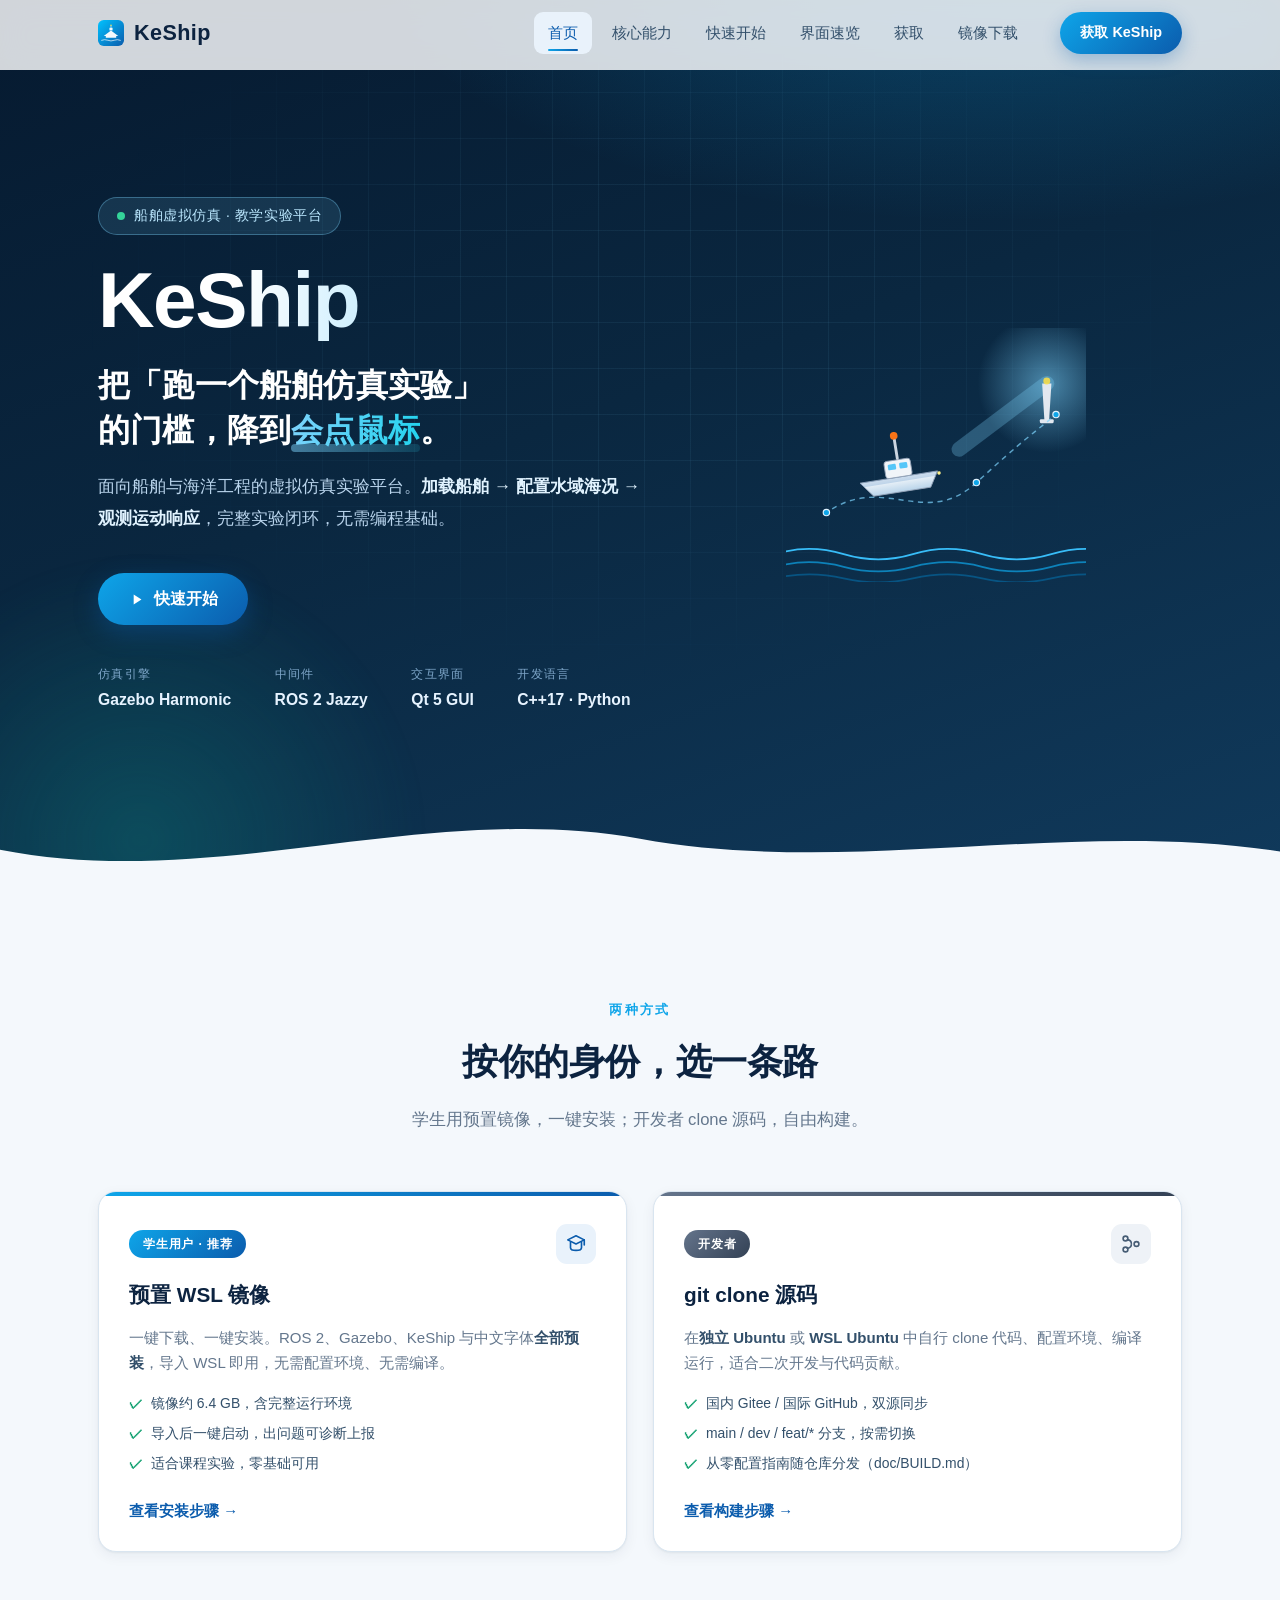
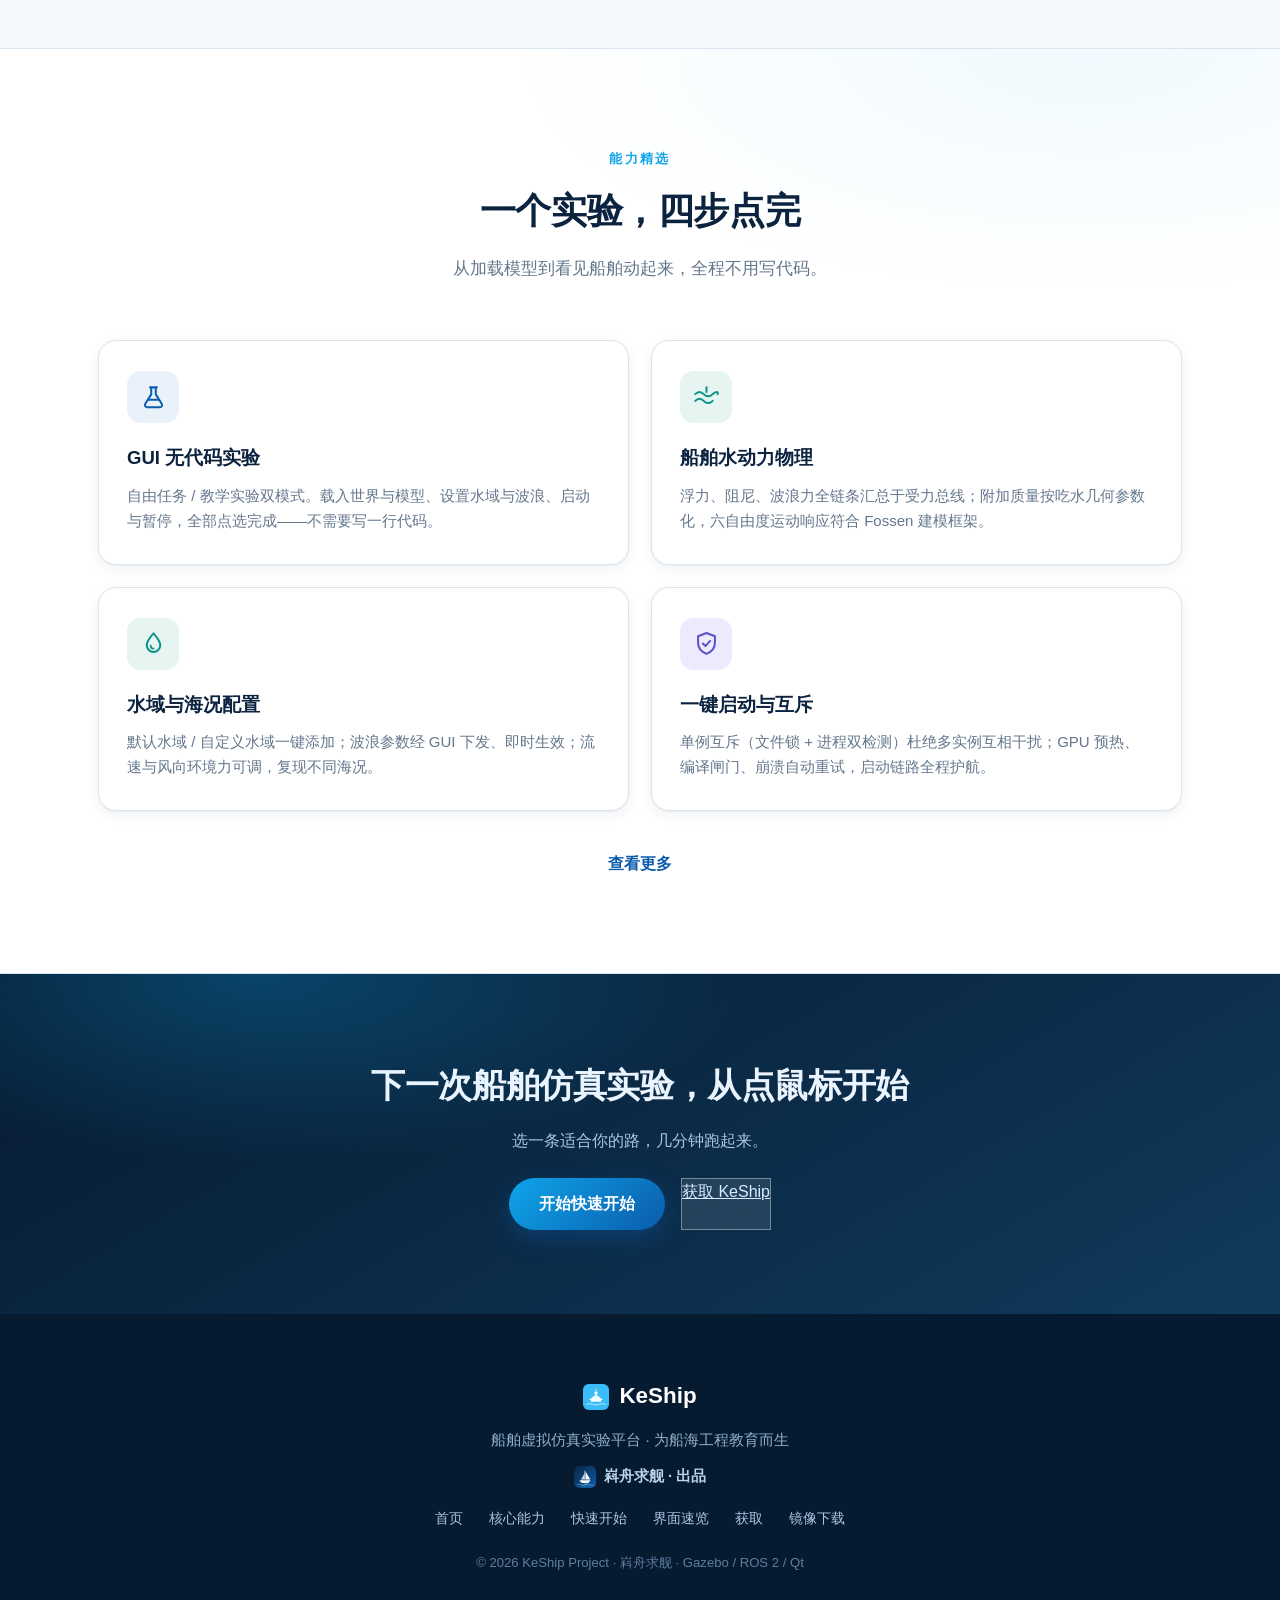
==== commit 07fa81e6: "fix(site): 源码渠道成对（Gitee/GitHub），去掉过时的双远端与 CodeHub 替代表述" ====
--- a/index.html
+++ b/index.html
@@ -183,7 +183,7 @@
                     <h3>git clone 源码</h3>
                     <p>在<strong>独立 Ubuntu</strong> 或 <strong>WSL Ubuntu</strong> 中自行 clone 代码、配置环境、编译运行，适合二次开发与代码贡献。</p>
                     <ul class="path-points">
-                        <li>双远端：GitHub（公网）+ 华为云 CodeHub</li>
+                        <li>国内 Gitee / 国际 GitHub，双源同步</li>
                         <li>main / dev / feat/* 分支，按需切换</li>
                         <li>从零配置指南随仓库分发（doc/BUILD.md）</li>
                     </ul>
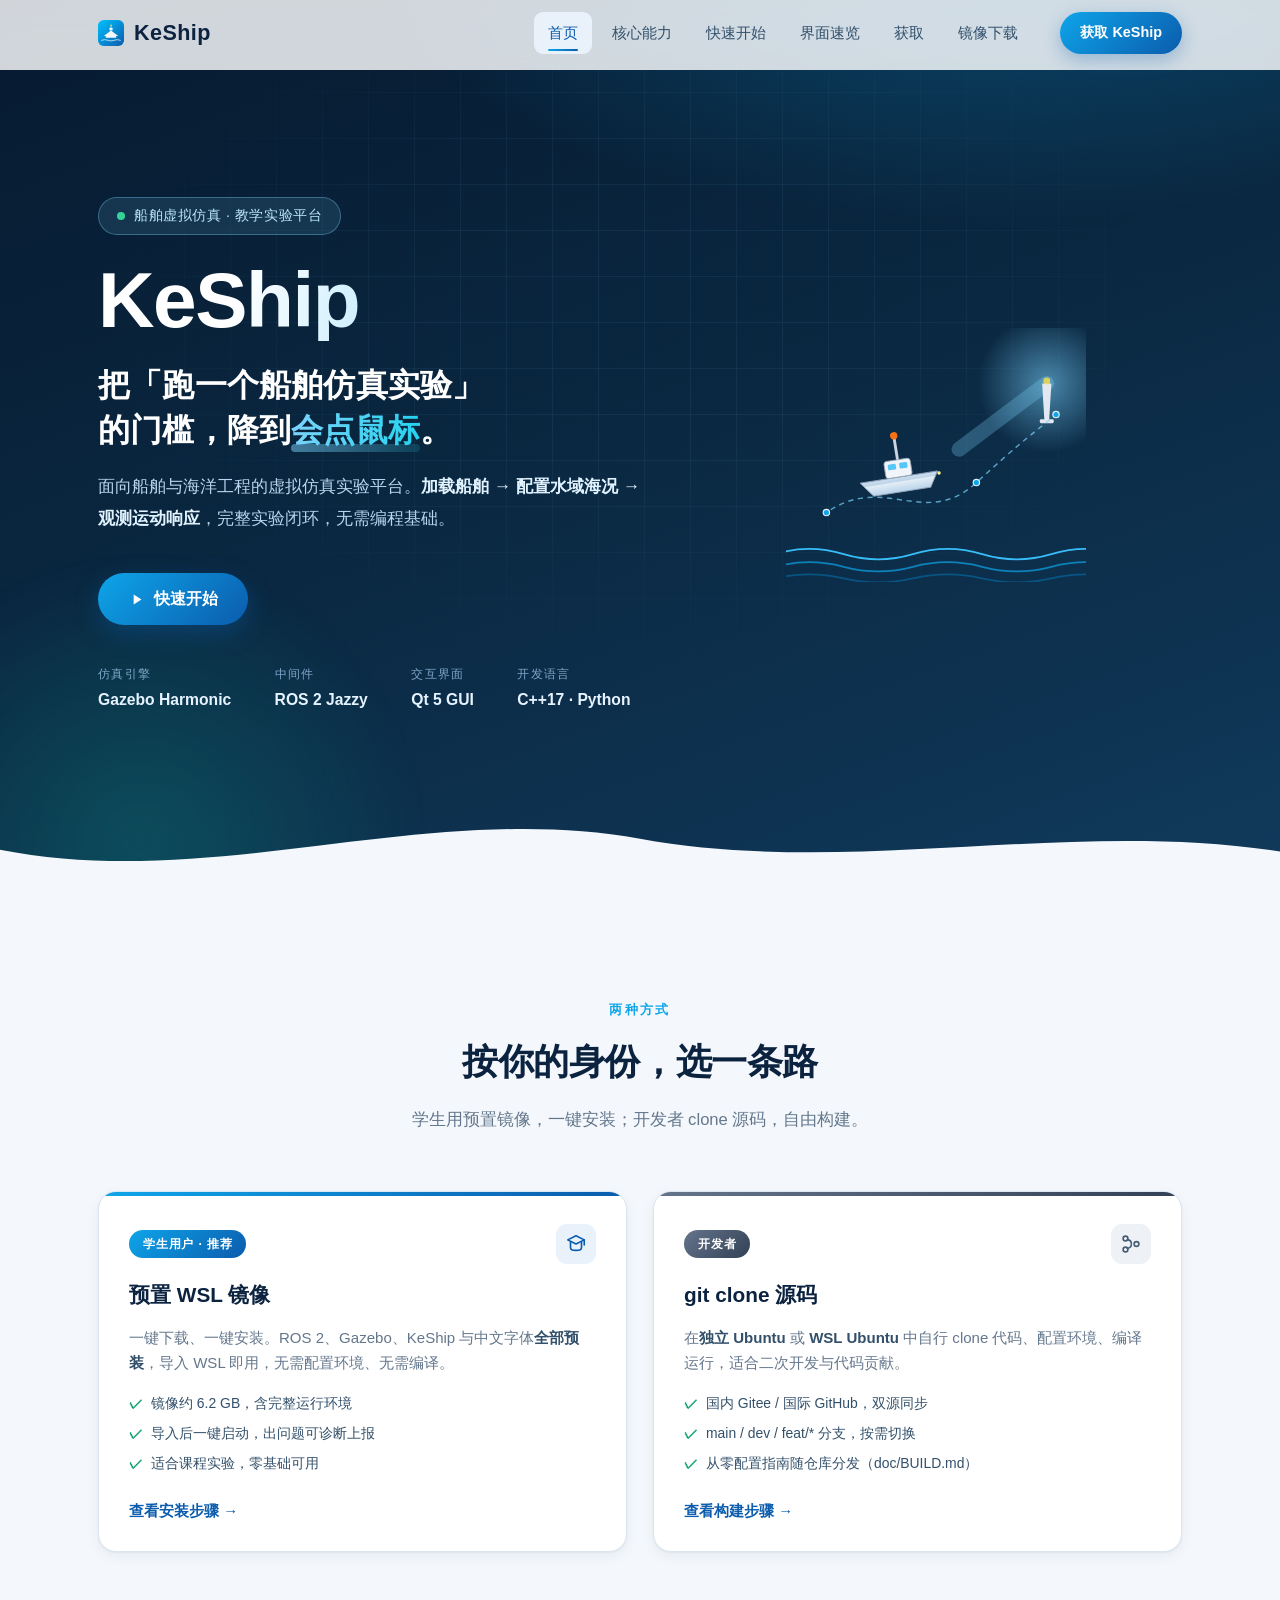
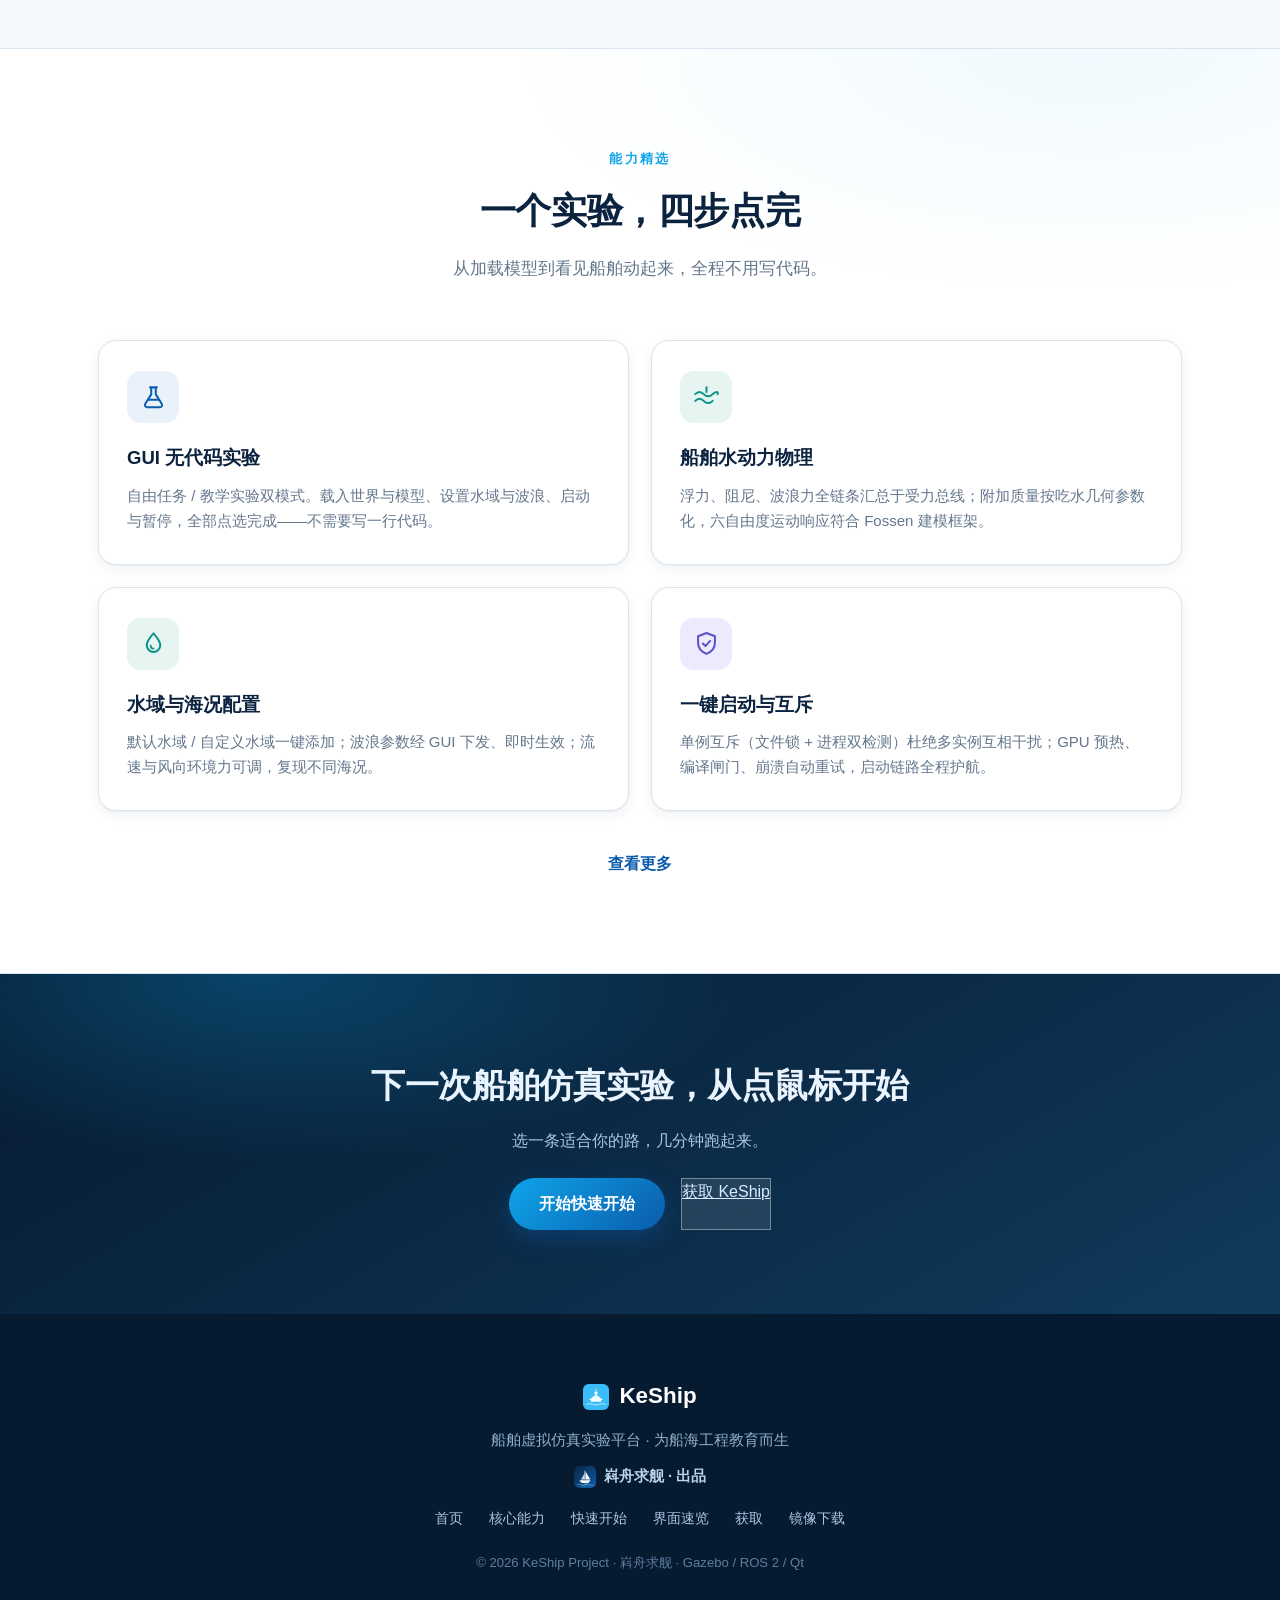
==== commit d2fc2648: "fix(site): 镜像体积统一为实测 6.2 GB（2026-10-26 重建版），收口「课题组」为「团队」" ====
--- a/index.html
+++ b/index.html
@@ -166,7 +166,7 @@
                     <h3>预置 WSL 镜像</h3>
                     <p>一键下载、一键安装。ROS 2、Gazebo、KeShip 与中文字体<strong>全部预装</strong>，导入 WSL 即用，无需配置环境、无需编译。</p>
                     <ul class="path-points">
-                        <li>镜像约 6.4 GB，含完整运行环境</li>
+                        <li>镜像约 6.2 GB，含完整运行环境</li>
                         <li>导入后一键启动，出问题可诊断上报</li>
                         <li>适合课程实验，零基础可用</li>
                     </ul>
